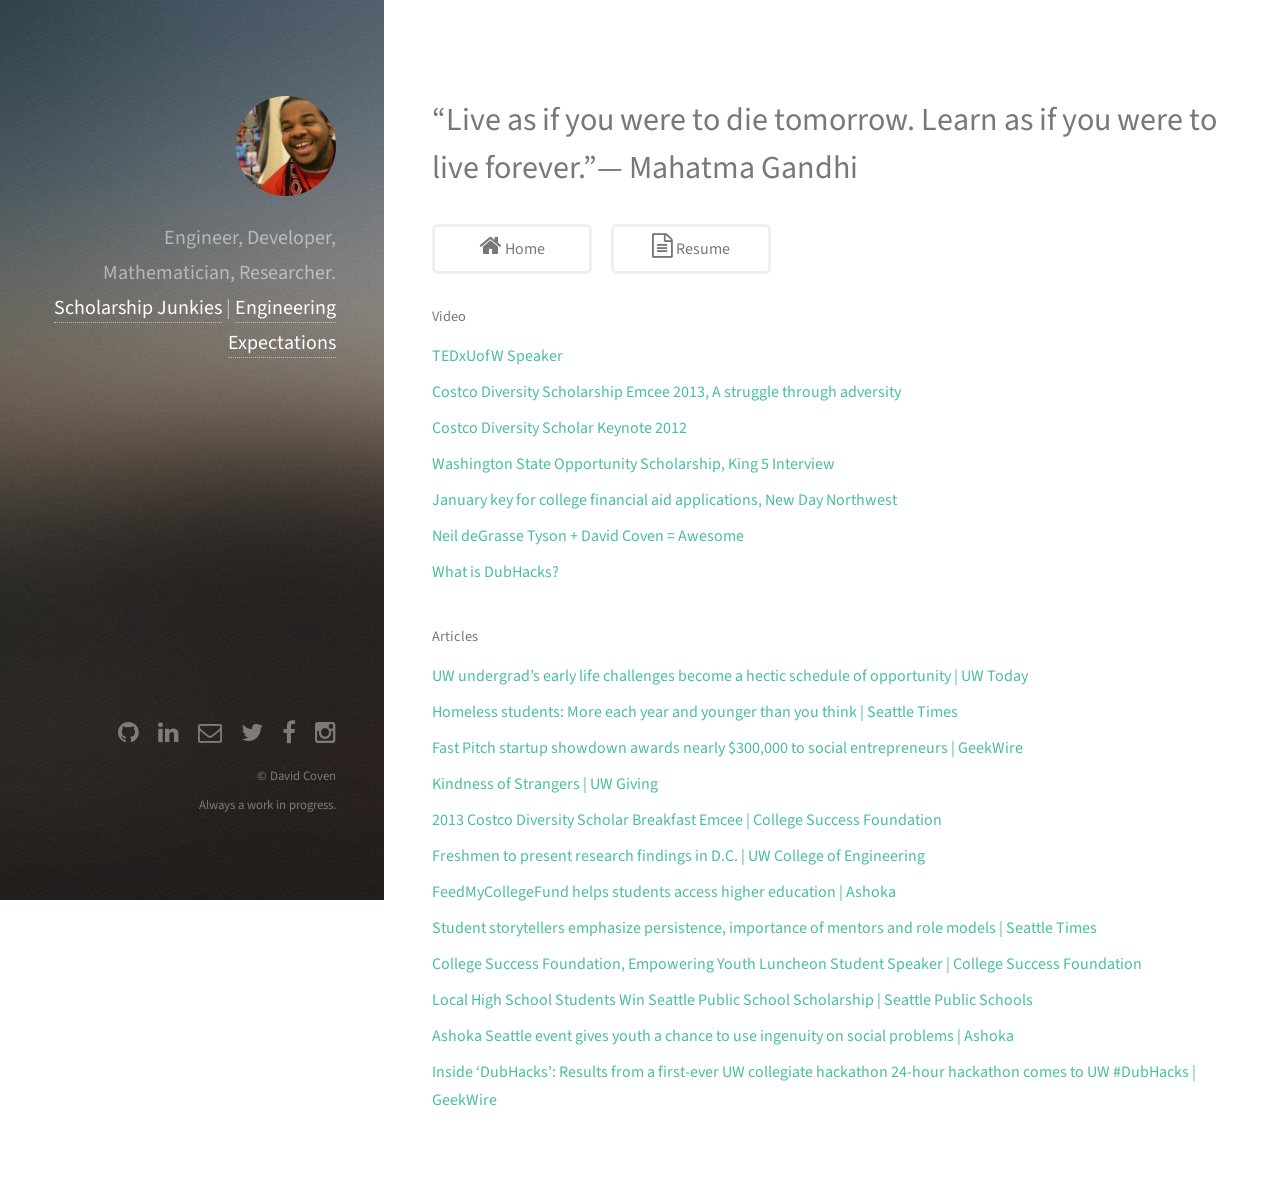
==== media.html @ 449428b4 "refresh ERRYTHANG" ====
<!DOCTYPE HTML>

<html>
	<head>
		<title>David Coven</title>
		<meta http-equiv="content-type" content="text/html; charset=utf-8" />
		<meta name="description" content="David Coven" />
		<meta name="keywords" content="David Coven" />
		<!--[if lte IE 8]><script src="css/ie/html5shiv.js"></script><![endif]-->
		<script src="js/jquery.min.js"></script>
		<script src="js/skel.min.js"></script>
		<script src="js/init.js"></script>
		<noscript>
			<link rel="stylesheet" href="css/skel.css" />
			<link rel="stylesheet" href="css/style.css" />
			<link rel="stylesheet" href="css/style-xlarge.css" />
		</noscript>
		<!--[if lte IE 8]><link rel="stylesheet" href="css/ie/v8.css" /><![endif]-->
	</head>
	<body id="top">

		<!-- Header -->
			<header id="header">
				<a href="#" class="image avatar"><img src="images/avatar.jpg" alt="" /></a>
                <h1><strong></strong>Engineer, Developer, Mathematician, Researcher. <br>
                    <a href="http://www.scholarshipjunkies.org" target="_blank"><strong>Scholarship Junkies</strong></a> | <a href="http://www.engx.co" target="_blank"><strong>Engineering Expectations</strong></a>
                
                </h1>
			</header>

		<!-- Main -->
			<div id="main">
		
				<!-- One -->
					<section id="one">
						<header class="major">
							<h2>“Live as if you were to die tomorrow. Learn as if you were to live forever.”― <b>Mahatma Gandhi</b></h2> 
<!--                            <h2>“If something is important enough you should try even if the probable outcome is failure.”<br> ― <b>Elon Musk</b></h2>-->
                            
						</header>
						<ul class="actions">
							<li><a href="index.html" class="button"><i class ="fa fa-home yo"></i> Home</a></li>
                            <li><a href="resume.html" target="_blank" class="button"><i class ="fa fa-file-text-o yo"></i> Resume</a></li>
						</ul>
					</section>
                
                <h5>Video</h5>
                    <ul class="alt">
                        <a href="https://www.youtube.com/watch?v=sspAUkoBnGk" target="_blank" ><li>TEDxUofW Speaker</li></a>
                        <a href="https://www.youtube.com/watch?v=rfp2d214LsI" target="_blank" ><li>Costco Diversity Scholarship Emcee 2013, A struggle through adversity</li></a>
                        <a href="https://www.youtube.com/watch?v=n1w2owODikc" target="_blank" ><li>Costco Diversity Scholar Keynote 2012</li></a>
                        <a href="http://www.king5.com/story/local/2014/11/26/13257468/" target="_blank" ><li>Washington State Opportunity Scholarship, King 5 Interview </li></a>
                        <a href="http://www.king5.com/story/local/2015/01/05/13049386/" target="_blank" ><li>January key for college financial aid applications, New Day Northwest </li></a>
                        <a href="https://www.youtube.com/watch?v=NWK0zt36bKw" target="_blank" ><li>Neil deGrasse Tyson + David Coven = Awesome</li></a>
                        <a href="https://www.youtube.com/watch?v=FINUJ7nAKbc" target="_blank" ><li>What is DubHacks? </li></a>
                    </ul>
                <h5>Articles</h5>
                    <ul class="alt">
                        <a href="http://www.washington.edu/news/2014/11/20/uw-undergrads-early-life-challenges-become-a-hectic-schedule-of-opportunity/" target="_blank" ><li>UW undergrad’s early life challenges become a hectic schedule of opportunity | UW Today</li></a>
                        <a href="http://blogs.seattletimes.com/educationlab/2014/12/23/homeless-youth-report-david-coven-mockingbird/" target="_blank" ><li>Homeless students: More each year and younger than you think | Seattle Times</li></a>
                        <a href="http://www.geekwire.com/2014/fast-pitch-startup-showdown-awards-nearly-300000-social-entrepreneurs/" target="_blank" ><li>Fast Pitch startup showdown awards nearly $300,000 to social entrepreneurs | GeekWire </li></a>
                        <a href="https://www.washington.edu/giving/2013/05/06/kindness-of-strangers/" target="_blank" ><li>Kindness of Strangers | UW Giving</li></a>
                        <a href="http://www.collegesuccessfoundation.org/new-website/wa/meet-csf/events/wa/2013-costco-breakfast" target="_blank" ><li>2013 Costco Diversity Scholar Breakfast Emcee | College Success Foundation</li></a>
                        <a href="http://www.engr.washington.edu/curr_students/efri-students.html" target="_blank" ><li>Freshmen to present research findings in D.C. | UW College of Engineering</li></a>
                        <a href="http://www.ashokaseattle.org/2012/feed-my-college-fund-helps-students-access-higher-education/" target="_blank" ><li>FeedMyCollegeFund helps students access higher education | Ashoka</li></a>
                        <a href="http://blogs.seattletimes.com/educationlab/2014/11/16/student-storytellers-emphasize-persistence-importance-of-mentors-and-role-models/" target="_blank" ><li>Student storytellers emphasize persistence, importance of mentors and role models | Seattle Times</li></a>
                        <a href="http://www.collegesuccessfoundation.org/wa/empowering-youth-seattle-highlights" target="_blank" ><li>College Success Foundation, Empowering Youth Luncheon Student Speaker | College Success Foundation</li></a>
                        <a href="http://www.komonews.com/communities/lakecity/196094291.html" target="_blank" ><li>Local High School Students Win Seattle Public School Scholarship | Seattle Public Schools</li></a>
                        <a href="http://www.bizjournals.com/seattle/news/2012/05/30/ashoka-seattle-holds-latest-youth.html" target="_blank" ><li>Ashoka Seattle event gives youth a chance to use ingenuity on social problems | Ashoka</li></a>
                        <a href="http://www.geekwire.com/2014/inside-dubhacks-uw-hosts-inaugural-collegiate-hackathon/?utm_source=feedburner&utm_medium=feed&utm_campaign=Feed%253A+geekwire+(GeekWire)" target="_blank" ><li>Inside ‘DubHacks’: Results from a first-ever UW collegiate hackathon 24-hour hackathon comes to UW #DubHacks | GeekWire</li></a>
                    </ul>
                
				
				<!-- Two -->

<!--
					<section id="two">
						<h2>Recent Work</h2>
						<div class="row">
                             <article class="6u 12u$(3) work-item">
								<a href="https://grabcad.com/david.coven-1" class="image fit thumb" target="_blank"><img src="images/projects/solidworks.png" alt="recommendr-pic" /></a>
								<h3>Solidworks</h3>
								<p>Week by week modeling projects in varying complexity. From a metronome to a school bus. Currently working on an AudiR8, then hopefully a Tesla Model D </p>
							</article>
                            <article class="6u 12u$(3) work-item">
								<a href="http://frontrow-mrcoven94.c9.io" class="image fit thumb" target="_blank"><img src="images/projects/front-row.png" alt="recommendr-pic" /></a>
								<h3>Front Row</h3>
								<p>A full scale Ruby on Rails, web app built for seamless note taking &amp; storage. <br><br><br> </p>
							</article>
							<article class="6u 12u$(3) work-item">
								<a href="http://recommend-mrcoven94.c9.io" class="image fit thumb" target="_blank"><img src="images/projects/recommendr.png" alt="recommendr-pic" /></a>
								<h3>RecommendR</h3>
								<p>My first crack at Ruby on Rails. A multi-purpose web app to host recommendations of movies/tv-shows I should watch, books I should read, and projects I should work on, curated by my friends and the internet community. </p>
							</article>
							<article class="6u$ 12u$(3) work-item">
								<a href="http://scholarshipjunkies.org" class="image fit thumb" target="_blank"><img src="images/projects/sj.jpg" alt="sj-pic" /></a>
								<h3>Scholarship Junkies</h3>
								<p>The non-profit I'm running is in need of a makeover. I'm working on the UX, and the custom Ruby on Rails system architecture. I have the fun pleasure of thinking about scalability, and the logic to make the beast work.</p>
							</article>
							<article class="6u 12u$(3) work-item">
								<a href="https://github.com/HackerCollective/resources" class="image fit thumb" target="_blank"><img src="images/projects/hacker-collective.png" alt="hc-pic" /></a>
								<h3>Hacker Collective</h3>
								<p>GitHub repo with 100+ stars built to provide better guides and walk-throughs for learning almost anything. From scholarship information &amp; business, to the nitty gritty details of web development &amp; object oriented programming.</p>
							</article>
							<article class="6u$ 12u$(3) work-item">
								<a href="http://engx.co/opendoors/dash" class="image fit thumb" target="_blank"><img src="images/projects/opendoors.png" alt="open-doors-pic" /></a>
								<h3>Based Mathematician</h3>
								<p>I love teaching. I've taught algebra I, algebra II, differentiation and integral calculus, and differential equations.</p>
							</article>
                            <article class="6u$ 12u$(3) work-item">
								<a href="http://davidcoven.me/math/e/" class="image fit thumb" target="_blank"><img src="images/projects/opendoors.png" alt="open-doors-pic" /></a>
								<h3>Open Doors</h3>
								<p>Open doors is a multi-purpose platform to help students get into their majors, internships, research, and more involved on campus.</p>
							</article>
						</div>
					</section>
					
-->

				<!-- Three -->
<!--
					<section id="three">
						<h2>Get In Touch</h2>
						<p>Accumsan pellentesque commodo blandit enim arcu non at amet id arcu magna. Accumsan orci faucibus id eu lorem semper nunc nisi lorem vulputate lorem neque lorem ipsum dolor.</p>
-->
<!--
						<div class="row">
							<div class="8u 12u$(2)">
								<form method="post" action="#">
									<div class="row uniform 50%">
										<div class="6u 12u$(3)"><input type="text" name="name" id="name" placeholder="Name" /></div>
										<div class="6u$ 12u$(3)"><input type="email" name="email" id="email" placeholder="Email" /></div>
										<div class="12u$"><textarea name="message" id="message" placeholder="Message" rows="4"></textarea></div>
									</div>
								</form>
								<ul class="actions">
									<li><input type="submit" value="Send Message" /></li>
								</ul>
							</div>
							<div class="4u$ 12u$(2)">
								<ul class="labeled-icons">
									<li>
										<h3 class="icon fa-home"><span class="label">Address</span></h3>
										1234 Somewhere Rd.<br />
										Nashville, TN 00000<br />
										United States
									</li>
									<li>
										<h3 class="icon fa-mobile"><span class="label">Phone</span></h3>
										000-000-0000
									</li>
									<li>
										<h3 class="icon fa-envelope-o"><span class="label">Email</span></h3>
										<a href="#">hello@untitled.tld</a>
									</li>
								</ul>
							</div>
						</div>
-->
<!--					</section>-->

				<!-- Four -->
	<!--			
					<section id="four">
						<h2>Elements</h2>

						<section>
							<h4>Text</h4>
							<p>This is <b>bold</b> and this is <strong>strong</strong>. This is <i>italic</i> and this is <em>emphasized</em>.
							This is <sup>superscript</sup> text and this is <sub>subscript</sub> text.
							This is <u>underlined</u> and this is code: <code>for (;;) { ... }</code>. Finally, <a href="#">this is a link</a>.</p>
							<hr />
							<header>
								<h4>Heading with a Subtitle</h4>
								<p>Lorem ipsum dolor sit amet nullam id egestas urna aliquam</p>
							</header>
							<p>Nunc lacinia ante nunc ac lobortis. Interdum adipiscing gravida odio porttitor sem non mi integer non faucibus ornare mi ut ante amet placerat aliquet. Volutpat eu sed ante lacinia sapien lorem accumsan varius montes viverra nibh in adipiscing blandit tempus accumsan.</p>
							<header>
								<h5>Heading with a Subtitle</h5>
								<p>Lorem ipsum dolor sit amet nullam id egestas urna aliquam</p>
							</header>
							<p>Nunc lacinia ante nunc ac lobortis. Interdum adipiscing gravida odio porttitor sem non mi integer non faucibus ornare mi ut ante amet placerat aliquet. Volutpat eu sed ante lacinia sapien lorem accumsan varius montes viverra nibh in adipiscing blandit tempus accumsan.</p>
							<hr />
							<h2>Heading Level 2</h2>
							<h3>Heading Level 3</h3>
							<h4>Heading Level 4</h4>
							<h5>Heading Level 5</h5>
							<h6>Heading Level 6</h6>
							<hr />
							<h5>Blockquote</h5>
							<blockquote>Fringilla nisl. Donec accumsan interdum nisi, quis tincidunt felis sagittis eget tempus euismod. Vestibulum ante ipsum primis in faucibus vestibulum. Blandit adipiscing eu felis iaculis volutpat ac adipiscing accumsan faucibus. Vestibulum ante ipsum primis in faucibus lorem ipsum dolor sit amet nullam adipiscing eu felis.</blockquote>
							<h5>Preformatted</h5>
							<pre><code>i = 0;

while (!deck.isInOrder()) {
print 'Iteration ' + i;
deck.shuffle();
i++;
}

print 'It took ' + i + ' iterations to sort the deck.';</code></pre>
						</section>

						<section>
							<h4>Lists</h4>
							<div class="row">
								<div class="6u 12u$(3)">
									<h5>Unordered</h5>
									<ul>
										<li>Dolor pulvinar etiam magna etiam.</li>
										<li>Sagittis adipiscing lorem eleifend.</li>
										<li>Felis enim feugiat dolore viverra.</li>
									</ul>
									<h5>Alternate</h5>
									<ul class="alt">
										<li>Dolor pulvinar etiam magna etiam.</li>
										<li>Sagittis adipiscing lorem eleifend.</li>
										<li>Felis enim feugiat dolore viverra.</li>
									</ul>
								</div>
								<div class="6u$ 12u$(3)">
									<h5>Ordered</h5>
									<ol>
										<li>Dolor pulvinar etiam magna etiam.</li>
										<li>Etiam vel felis at lorem sed viverra.</li>
										<li>Felis enim feugiat dolore viverra.</li>
										<li>Dolor pulvinar etiam magna etiam.</li>
										<li>Etiam vel felis at lorem sed viverra.</li>
										<li>Felis enim feugiat dolore viverra.</li>
									</ol>
									<h5>Icons</h5>
									<ul class="icons">
										<li><a href="#" class="icon fa-twitter"><span class="label">Twitter</span></a></li>
										<li><a href="#" class="icon fa-facebook"><span class="label">Facebook</span></a></li>
										<li><a href="#" class="icon fa-instagram"><span class="label">Instagram</span></a></li>
										<li><a href="#" class="icon fa-github"><span class="label">Github</span></a></li>
										<li><a href="#" class="icon fa-dribbble"><span class="label">Dribbble</span></a></li>
										<li><a href="#" class="icon fa-tumblr"><span class="label">Tumblr</span></a></li>
									</ul>
								</div>
							</div>
							<h5>Actions</h5>
							<ul class="actions">
								<li><a href="#" class="button special">Default</a></li>
								<li><a href="#" class="button">Default</a></li>
							</ul>
							<ul class="actions small">
								<li><a href="#" class="button special small">Small</a></li>
								<li><a href="#" class="button small">Small</a></li>
							</ul>
							<div class="row">
								<div class="6u 12u$(2)">
									<ul class="actions vertical">
										<li><a href="#" class="button special">Default</a></li>
										<li><a href="#" class="button">Default</a></li>
									</ul>
								</div>
								<div class="6u$ 12u$(2)">
									<ul class="actions vertical small">
										<li><a href="#" class="button special small">Small</a></li>
										<li><a href="#" class="button small">Small</a></li>
									</ul>
								</div>
								<div class="6u 12u$(2)">
									<ul class="actions vertical">
										<li><a href="#" class="button special fit">Default</a></li>
										<li><a href="#" class="button fit">Default</a></li>
									</ul>
								</div>
								<div class="6u$ 12u$(2)">
									<ul class="actions vertical small">
										<li><a href="#" class="button special small fit">Small</a></li>
										<li><a href="#" class="button small fit">Small</a></li>
									</ul>
								</div>
							</div>
						</section>

						<section>
							<h4>Table</h4>
							<h5>Default</h5>
							<div class="table-wrapper">
								<table>
									<thead>
										<tr>
											<th>Name</th>
											<th>Description</th>
											<th>Price</th>
										</tr>
									</thead>
									<tbody>
										<tr>
											<td>Item One</td>
											<td>Ante turpis integer aliquet porttitor.</td>
											<td>29.99</td>
										</tr>
										<tr>
											<td>Item Two</td>
											<td>Vis ac commodo adipiscing arcu aliquet.</td>
											<td>19.99</td>
										</tr>
										<tr>
											<td>Item Three</td>
											<td> Morbi faucibus arcu accumsan lorem.</td>
											<td>29.99</td>
										</tr>
										<tr>
											<td>Item Four</td>
											<td>Vitae integer tempus condimentum.</td>
											<td>19.99</td>
										</tr>
										<tr>
											<td>Item Five</td>
											<td>Ante turpis integer aliquet porttitor.</td>
											<td>29.99</td>
										</tr>
									</tbody>
									<tfoot>
										<tr>
											<td colspan="2"></td>
											<td>100.00</td>
										</tr>
									</tfoot>
								</table>
							</div>
							
							<h5>Alternate</h5>
							<div class="table-wrapper">
								<table class="alt">
									<thead>
										<tr>
											<th>Name</th>
											<th>Description</th>
											<th>Price</th>
										</tr>
									</thead>
									<tbody>
										<tr>
											<td>Item One</td>
											<td>Ante turpis integer aliquet porttitor.</td>
											<td>29.99</td>
										</tr>
										<tr>
											<td>Item Two</td>
											<td>Vis ac commodo adipiscing arcu aliquet.</td>
											<td>19.99</td>
										</tr>
										<tr>
											<td>Item Three</td>
											<td> Morbi faucibus arcu accumsan lorem.</td>
											<td>29.99</td>
										</tr>
										<tr>
											<td>Item Four</td>
											<td>Vitae integer tempus condimentum.</td>
											<td>19.99</td>
										</tr>
										<tr>
											<td>Item Five</td>
											<td>Ante turpis integer aliquet porttitor.</td>
											<td>29.99</td>
										</tr>
									</tbody>
									<tfoot>
										<tr>
											<td colspan="2"></td>
											<td>100.00</td>
										</tr>
									</tfoot>
								</table>
							</div>
						</section>

						<section>
							<h4>Buttons</h4>
							<ul class="actions">
								<li><a href="#" class="button special">Special</a></li>
								<li><a href="#" class="button">Default</a></li>
							</ul>
							<ul class="actions">
								<li><a href="#" class="button big">Big</a></li>
								<li><a href="#" class="button">Default</a></li>
								<li><a href="#" class="button small">Small</a></li>
							</ul>
							<ul class="actions fit">
								<li><a href="#" class="button special fit">Fit</a></li>
								<li><a href="#" class="button fit">Fit</a></li>
							</ul>
							<ul class="actions fit small">
								<li><a href="#" class="button special fit small">Fit + Small</a></li>
								<li><a href="#" class="button fit small">Fit + Small</a></li>
							</ul>
							<ul class="actions">
								<li><a href="#" class="button special icon fa-download">Icon</a></li>
								<li><a href="#" class="button icon fa-download">Icon</a></li>
							</ul>
							<ul class="actions">
								<li><span class="button special disabled">Special</span></li>
								<li><span class="button disabled">Default</span></li>
							</ul>
						</section>

						<section>
							<h4>Form</h4>
							<form method="post" action="#">
								<div class="row uniform 50%">
									<div class="6u 12u$(3)">
										<input type="text" name="demo-name" id="demo-name" value="" placeholder="Name" />
									</div>
									<div class="6u$ 12u$(3)">
										<input type="email" name="demo-email" id="demo-email" value="" placeholder="Email" />
									</div>
									<div class="12u$">
										<div class="select-wrapper">
											<select name="demo-category" id="demo-category">
												<option value="">- Category -</option>
												<option value="1">Manufacturing</option>
												<option value="1">Shipping</option>
												<option value="1">Administration</option>
												<option value="1">Human Resources</option>
											</select>
										</div>
									</div>
									<div class="4u 12u$(2)">
										<input type="radio" id="demo-priority-low" name="demo-priority" checked>
										<label for="demo-priority-low">Low Priority</label>
									</div>
									<div class="4u 12u$(2)">
										<input type="radio" id="demo-priority-normal" name="demo-priority">
										<label for="demo-priority-normal">Normal Priority</label>
									</div>
									<div class="4u$ 12u(2)">
										<input type="radio" id="demo-priority-high" name="demo-priority">
										<label for="demo-priority-high">High Priority</label>
									</div>
									<div class="6u 12u$(2)">
										<input type="checkbox" id="demo-copy" name="demo-copy">
										<label for="demo-copy">Email me a copy of this message</label>
									</div>
									<div class="6u$ 12u$(2)">
										<input type="checkbox" id="demo-human" name="demo-human" checked>
										<label for="demo-human">I am a human and not a robot</label>
									</div>
									<div class="12u$">
										<textarea name="demo-message" id="demo-message" placeholder="Enter your message" rows="6"></textarea>
									</div>
									<div class="12u$">
										<ul class="actions">
											<li><input type="submit" value="Send Message" class="special" /></li>
											<li><input type="reset" value="Reset" /></li>
										</ul>
									</div>
								</div>
							</form>
						</section>

						<section>
							<h4>Image</h4>
							<h5>Fit</h5>
							<div class="box alt">
								<div class="row 50% uniform">
									<div class="12u$"><span class="image fit"><img src="images/fulls/05.jpg" alt="" /></span></div>
									<div class="4u"><span class="image fit"><a href="http://frontrow-mrcoven94.c9.io/"><img src="images/thumbs/01.jpg" alt="" /></a></span></div>
									<div class="4u"><span class="image fit"><img src="images/thumbs/02.jpg" alt="" /></span></div>
									<div class="4u$"><span class="image fit"><img src="images/thumbs/03.jpg" alt="" /></span></div>
									<div class="4u"><span class="image fit"><img src="images/thumbs/04.jpg" alt="" /></span></div>
									<div class="4u"><span class="image fit"><img src="images/thumbs/05.jpg" alt="" /></span></div>
									<div class="4u$"><span class="image fit"><img src="images/thumbs/06.jpg" alt="" /></span></div>
									<div class="4u"><span class="image fit"><img src="images/thumbs/03.jpg" alt="" /></span></div>
									<div class="4u"><span class="image fit"><img src="images/thumbs/02.jpg" alt="" /></span></div>
									<div class="4u$"><span class="image fit"><img src="images/thumbs/01.jpg" alt="" /></span></div>
								</div>
							</div>
							<h5>Left &amp; Right</h5>
							<p><span class="image left"><img src="images/avatar.jpg" alt="" /></span>Fringilla nisl. Donec accumsan interdum nisi, quis tincidunt felis sagittis eget. tempus euismod. Vestibulum ante ipsum primis in faucibus vestibulum. Blandit adipiscing eu felis iaculis volutpat ac adipiscing accumsan eu faucibus. Integer ac pellentesque praesent tincidunt felis sagittis eget. tempus euismod. Vestibulum ante ipsum primis in faucibus vestibulum. Blandit adipiscing eu felis iaculis volutpat ac adipiscing accumsan eu faucibus. Integer ac pellentesque praesent. Donec accumsan interdum nisi, quis tincidunt felis sagittis eget. tempus euismod. Vestibulum ante ipsum primis in faucibus vestibulum. Blandit adipiscing eu felis iaculis volutpat ac adipiscing accumsan eu faucibus. Integer ac pellentesque praesent tincidunt felis sagittis eget. tempus euismod. Vestibulum ante ipsum primis in faucibus vestibulum. Blandit adipiscing eu felis iaculis volutpat ac adipiscing accumsan eu faucibus. Integer ac pellentesque praesent.</p>
							<p><span class="image right"><img src="images/avatar.jpg" alt="" /></span>Fringilla nisl. Donec accumsan interdum nisi, quis tincidunt felis sagittis eget. tempus euismod. Vestibulum ante ipsum primis in faucibus vestibulum. Blandit adipiscing eu felis iaculis volutpat ac adipiscing accumsan eu faucibus. Integer ac pellentesque praesent tincidunt felis sagittis eget. tempus euismod. Vestibulum ante ipsum primis in faucibus vestibulum. Blandit adipiscing eu felis iaculis volutpat ac adipiscing accumsan eu faucibus. Integer ac pellentesque praesent. Donec accumsan interdum nisi, quis tincidunt felis sagittis eget. tempus euismod. Vestibulum ante ipsum primis in faucibus vestibulum. Blandit adipiscing eu felis iaculis volutpat ac adipiscing accumsan eu faucibus. Integer ac pellentesque praesent tincidunt felis sagittis eget. tempus euismod. Vestibulum ante ipsum primis in faucibus vestibulum. Blandit adipiscing eu felis iaculis volutpat ac adipiscing accumsan eu faucibus. Integer ac pellentesque praesent.</p>
						</section>

					</section>
				-->

			</div>
			
		<!-- Footer -->
			<footer id="footer">
				<ul class="icons">
                    <li><a href="http://www.github.com/mrcoven94" target="_blank" class="icon fa-github"><span class="label">Github</span></a></li>
                    <li><a href="http://www.linkedin.com/in/coven" target="_blank" class="icon fa-linkedin"><span class="label">Linkedin</span></a></li>
                    <li><a href="mailto:coven@uw.edu?subject=Yo&body=Hi, Lets Chat!" target="_blank" class="icon fa-envelope-o"><span class="label">Email</span></a></li>
					<li><a href="http://www.twitter.com/mrcovennnnn" target="_blank" class="icon fa-twitter"><span class="label">Twitter</span></a></li>
					<li><a href="http://www.facebook.com/themrcoven" target="_blank" class="icon fa-facebook"><span class="label">Facebook</span></a></li>
                    <li><a href="http://instagram.com/mrcoven" target="_blank" class="icon fa-instagram"><span class="label">Instagram</span></a></li>
				</ul>
				<ul class="copyright">
					<li>&copy; David Coven </li><li>Always a work in progress.</li>
				</ul>
			</footer>

	</body>
</html>
---- css/skel.css ----
/* Resets (http://meyerweb.com/eric/tools/css/reset/ | v2.0 | 20110126 | License: none (public domain)) */

	html,body,div,span,applet,object,iframe,h1,h2,h3,h4,h5,h6,p,blockquote,pre,a,abbr,acronym,address,big,cite,code,del,dfn,em,img,ins,kbd,q,s,samp,small,strike,strong,sub,sup,tt,var,b,u,i,center,dl,dt,dd,ol,ul,li,fieldset,form,label,legend,table,caption,tbody,tfoot,thead,tr,th,td,article,aside,canvas,details,embed,figure,figcaption,footer,header,hgroup,menu,nav,output,ruby,section,summary,time,mark,audio,video{margin:0;padding:0;border:0;font-size:100%;font:inherit;vertical-align:baseline;}article,aside,details,figcaption,figure,footer,header,hgroup,menu,nav,section{display:block;}body{line-height:1;}ol,ul{list-style:none;}blockquote,q{quotes:none;}blockquote:before,blockquote:after,q:before,q:after{content:'';content:none;}table{border-collapse:collapse;border-spacing:0;}body{-webkit-text-size-adjust:none}

/* Box Model */

	*, *:before, *:after {
		-moz-box-sizing: border-box;
		-webkit-box-sizing: border-box;
		box-sizing: border-box;
	}

/* Container */

	body {
		/* min-width: (containers) */
		min-width: 100%;
	}

	.container {
		margin-left: auto;
		margin-right: auto;
		
		/* width: (containers) */
		width: 100%;
	}

	/* Modifiers */

		/* 125% */
			.container.\31 25\25 {
				width: 100%;
				
				/* max-width: (containers * 1.25) */
				max-width: 125%;

				/* min-width: (containers) */
				min-width: 100%;
			}

		/* 75% */
			.container.\37 5\25 {
				
				/* width: (containers * 0.75) */
				width: 75%;

			}

		/* 50% */
			.container.\35 0\25 {
				
				/* width: (containers * 0.50) */
				width: 50%;

			}

		/* 25% */
			.container.\32 5\25 {
				
				/* width: (containers * 0.25) */
				width: 25%;

			}

/* Grid */

	.row > * {
		float: left;
	}
	
	.row:after, .row:before {
		content: '';
		display: block;
		clear: both;
		height: 0;
	}
	
	.row.uniform > * > :first-child {
		margin-top: 0;
	}
	
	.row.uniform > * > :last-child {
		margin-bottom: 0;
	}

	/* Gutters */

		/* Normal */
		
			.row > * {
				/* padding: (gutters.horizontal) 0 0 (gutters.vertical) */
				padding: 0 0 0 2.5em;
			}

			.row {
				/* margin: -(gutters.horizontal) 0 0 -(gutters.vertical) */
				margin: 0 0 0 -2.5em;
			}
			
			.row.uniform > * {
				/* padding: (gutters.vertical) 0 0 (gutters.vertical) */
				padding: 2.5em 0 0 2.5em;
			}

			.row.uniform {
				/* margin: -(gutters.vertical) 0 0 -(gutters.vertical) */
				margin: -2.5em 0 0 -2.5em;
			}
			
		/* 200% */
		
			.row.\32 00\25 > * {
				/* padding: (gutters.horizontal) 0 0 (gutters.vertical) */
				padding: 0 0 0 5em;
			}

			.row.\32 00\25 {
				/* margin: -(gutters.horizontal) 0 0 -(gutters.vertical) */
				margin: 0 0 0 -5em;
			}

			.row.uniform.\32 00\25 > * {
				/* padding: (gutters.vertical) 0 0 (gutters.vertical) */
				padding: 5em 0 0 5em;
			}

			.row.uniform.\32 00\25 {
				/* margin: -(gutters.vertical) 0 0 -(gutters.vertical) */
				margin: -5em 0 0 -5em;
			}

		/* 150% */
		
			.row.\31 50\25 > * {
				/* padding: (gutters.horizontal) 0 0 (gutters.vertical) */
				padding: 0 0 0 3.75em;
			}

			.row.\31 50\25 {
				/* margin: -(gutters.horizontal) 0 0 -(gutters.vertical) */
				margin: 0 0 0 -3.75em;
			}

			.row.uniform.\31 50\25 > * {
				/* padding: (gutters.vertical) 0 0 (gutters.vertical) */
				padding: 3.75em 0 0 3.75em;
			}

			.row.uniform.\31 50\25 {
				/* margin: -(gutters.vertical) 0 0 -(gutters.vertical) */
				margin: -3.75em 0 0 -3.75em;
			}

		/* 50% */
		
			.row.\35 0\25 > * {
				/* padding: (gutters.horizontal) 0 0 (gutters.vertical) */
				padding: 0 0 0 1.25em;
			}

			.row.\35 0\25 {
				/* margin: -(gutters.horizontal) 0 0 -(gutters.vertical) */
				margin: 0 0 0 -1.25em;
			}

			.row.uniform.\35 0\25 > * {
				/* padding: (gutters.vertical) 0 0 (gutters.vertical) */
				padding: 1.25em 0 0 1.25em;
			}

			.row.uniform.\35 0\25 {
				/* margin: -(gutters.vertical) 0 0 -(gutters.vertical) */
				margin: -1.25em 0 0 -1.25em;
			}

		/* 25% */
		
			.row.\32 5\25 > * {
				/* padding: (gutters.horizontal) 0 0 (gutters.vertical) */
				padding: 0 0 0 0.625em;
			}

			.row.\32 5\25 {
				/* margin: -(gutters.horizontal) 0 0 -(gutters.vertical) */
				margin: 0 0 0 -0.625em;
			}

			.row.uniform.\32 5\25 > * {
				/* padding: (gutters.vertical) 0 0 (gutters.vertical) */
				padding: 0.625em 0 0 0.625em;
			}

			.row.uniform.\32 5\25 {
				/* margin: -(gutters.vertical) 0 0 -(gutters.vertical) */
				margin: -0.625em 0 0 -0.625em;
			}

		/* 0% */
		
			.row.\30 \25 > * {
				/* padding: (gutters.horizontal) 0 0 (gutters.vertical) */
				padding: 0;
			}

			.row.\30 \25 {
				/* margin: -(gutters.horizontal) 0 0 -(gutters.vertical) */
				margin: 0;
			}

	/* Cells */

		.\31 2u, .\31 2u\24, .\31 2u\28 1\29, .\31 2u\24\28 1\29 { width: 100%; clear: none; }
		.\31 1u, .\31 1u\24, .\31 1u\28 1\29, .\31 1u\24\28 1\29 { width: 91.6666666667%; clear: none; }
		.\31 0u, .\31 0u\24, .\31 0u\28 1\29, .\31 0u\24\28 1\29 { width: 83.3333333333%; clear: none; }
		.\39 u, .\39 u\24, .\39 u\28 1\29, .\39 u\24\28 1\29 { width: 75%; clear: none; }
		.\38 u, .\38 u\24, .\38 u\28 1\29, .\38 u\24\28 1\29 { width: 66.6666666667%; clear: none; }
		.\37 u, .\37 u\24, .\37 u\28 1\29, .\37 u\24\28 1\29 { width: 58.3333333333%; clear: none; }
		.\36 u, .\36 u\24, .\36 u\28 1\29, .\36 u\24\28 1\29 { width: 50%; clear: none; }
		.\35 u, .\35 u\24, .\35 u\28 1\29, .\35 u\24\28 1\29 { width: 41.6666666667%; clear: none; }
		.\34 u, .\34 u\24, .\34 u\28 1\29, .\34 u\24\28 1\29 { width: 33.3333333333%; clear: none; }
		.\33 u, .\33 u\24, .\33 u\28 1\29, .\33 u\24\28 1\29 { width: 25%; clear: none; }
		.\32 u, .\32 u\24, .\32 u\28 1\29, .\32 u\24\28 1\29 { width: 16.6666666667%; clear: none; }
		.\31 u, .\31 u\24, .\31 u\28 1\29, .\31 u\24\28 1\29 { width: 8.3333333333%; clear: none; }

		.\31 2u\24 + *, .\31 2u\24\28 1\29 + *,
		.\31 1u\24 + *, .\31 1u\24\28 1\29 + *,
		.\31 0u\24 + *, .\31 0u\24\28 1\29 + *,
		.\39 u\24 + *, .\39 u\24\28 1\29 + *,
		.\38 u\24 + *, .\38 u\24\28 1\29 + *,
		.\37 u\24 + *, .\37 u\24\28 1\29 + *,
		.\36 u\24 + *, .\36 u\24\28 1\29 + *,
		.\35 u\24 + *, .\35 u\24\28 1\29 + *,
		.\34 u\24 + *, .\34 u\24\28 1\29 + *,
		.\33 u\24 + *, .\33 u\24\28 1\29 + *,
		.\32 u\24 + *, .\32 u\24\28 1\29 + *,
		.\31 u\24  + *,  .\31 u\24\28 1\29 + * {
			clear: left;
		}
			
		.\-11u { margin-left: 91.6666666667% }
		.\-10u { margin-left: 83.3333333333% }
		.\-9u { margin-left: 75% }
		.\-8u { margin-left: 66.6666666667% }
		.\-7u { margin-left: 58.3333333333% }
		.\-6u { margin-left: 50% }
		.\-5u { margin-left: 41.6666666667% }
		.\-4u { margin-left: 33.3333333333% }
		.\-3u { margin-left: 25% }
		.\-2u { margin-left: 16.6666666667% }
		.\-1u { margin-left: 8.3333333333% }
---- css/style.css ----
@import url(font-awesome.min.css);
@import url("http://fonts.googleapis.com/css?family=Source+Sans+Pro:400,400italic");

/*
	Strata by HTML5 UP
	html5up.net | @n33co
	Free for personal and commercial use under the CCA 3.0 license (html5up.net/license)
*/

/* Basic */

	body {
		background: #fff;
	}

		body.is-loading *, body.is-loading *:before, body.is-loading *:after {
			-moz-animation: none !important;
			-webkit-animation: none !important;
			-o-animation: none !important;
			-ms-animation: none !important;
			animation: none !important;
			-moz-transition: none !important;
			-webkit-transition: none !important;
			-o-transition: none !important;
			-ms-transition: none !important;
			transition: none !important;
		}

	body, input, select, textarea {
		color: #a2a2a2;
		font-family: "Source Sans Pro", Helvetica, sans-serif;
		font-size: 16pt;
		font-weight: 400;
		line-height: 1.75em;
	}

	a {
		-moz-transition: color 0.2s ease-in-out, border-color 0.2s ease-in-out;
		-webkit-transition: color 0.2s ease-in-out, border-color 0.2s ease-in-out;
		-o-transition: color 0.2s ease-in-out, border-color 0.2s ease-in-out;
		-ms-transition: color 0.2s ease-in-out, border-color 0.2s ease-in-out;
		transition: color 0.2s ease-in-out, border-color 0.2s ease-in-out;
		border-bottom: dotted 1px;
		color: #49bf9d;
		text-decoration: none;
	}

		a:hover {
			border-bottom-color: transparent;
			color: #49bf9d !important;
			text-decoration: none;
		}

	strong, b {
		color: #787878;
		font-weight: 400;
	}

	em, i {
		font-style: italic;
	}

	p {
		margin: 0 0 2em 0;
	}

	h1, h2, h3, h4, h5, h6 {
		color: #787878;
		font-weight: 400;
		line-height: 1em;
		margin: 0 0 1em 0;
	}

		h1 a, h2 a, h3 a, h4 a, h5 a, h6 a {
			color: inherit;
			text-decoration: none;
		}

	h1 {
		font-size: 2em;
		line-height: 1.5em;
	}

	h2 {
		font-size: 1.5em;
		line-height: 1.5em;
	}

	h3 {
		font-size: 1.25em;
		line-height: 1.5em;
	}

	h4 {
		font-size: 1.1em;
		line-height: 1.5em;
	}

	h5 {
		font-size: 0.9em;
		line-height: 1.5em;
	}

	h6 {
		font-size: 0.7em;
		line-height: 1.5em;
	}

	sub {
		font-size: 0.8em;
		position: relative;
		top: 0.5em;
	}

	sup {
		font-size: 0.8em;
		position: relative;
		top: -0.5em;
	}

	hr {
		border: 0;
		border-bottom: solid 2px #efefef;
		margin: 2em 0;
	}

		hr.major {
			margin: 3em 0;
		}

	blockquote {
		border-left: solid 6px #efefef;
		font-style: italic;
		margin: 0 0 2em 0;
		padding: 0.5em 0 0.5em 1.5em;
	}

	code {
		background: #f7f7f7;
		border-radius: 0.35em;
		border: solid 2px #efefef;
		font-family: "Courier New", monospace;
		font-size: 0.9em;
		margin: 0 0.25em;
		padding: 0.25em 0.65em;
	}

	pre {
		-webkit-overflow-scrolling: touch;
		font-family: "Courier New", monospace;
		font-size: 0.9em;
		margin: 0 0 2em 0;
	}

		pre code {
			display: block;
			line-height: 1.75em;
			padding: 1em 1.5em;
			overflow-x: auto;
		}

	.align-left {
		text-align: left;
	}

	.align-center {
		text-align: center;
	}

	.align-right {
		text-align: right;
	}

/* Section/Article */

	section.special, article.special {
		text-align: center;
	}

	header p {
		color: #b2b2b2;
		position: relative;
		margin: 0 0 1.5em 0;
	}

	header h2 + p {
		font-size: 1.25em;
		margin-top: -1em;
		line-height: 1.5em;
	}

	header h3 + p {
		font-size: 1.1em;
		margin-top: -0.8em;
		line-height: 1.5em;
	}

	header h4 + p,
	header h5 + p,
	header h6 + p {
		font-size: 0.9em;
		margin-top: -0.6em;
		line-height: 1.5em;
	}

	header.major h2 {
		font-size: 2em;
	}

/* Form */

	form {
		margin: 0 0 2em 0;
	}

	label {
		color: #787878;
		display: block;
		font-size: 0.9em;
		font-weight: 400;
		margin: 0 0 1em 0;
	}

	input[type="text"],
	input[type="password"],
	input[type="email"],
	select,
	textarea {
		-moz-appearance: none;
		-webkit-appearance: none;
		-o-appearance: none;
		-ms-appearance: none;
		appearance: none;
		background: #f7f7f7;
		border-radius: 0.35em;
		border: solid 2px transparent;
		color: inherit;
		display: block;
		outline: 0;
		padding: 0 0.75em;
		text-decoration: none;
		width: 100%;
	}

		input[type="text"]:invalid,
		input[type="password"]:invalid,
		input[type="email"]:invalid,
		select:invalid,
		textarea:invalid {
			box-shadow: none;
		}

		input[type="text"]:focus,
		input[type="password"]:focus,
		input[type="email"]:focus,
		select:focus,
		textarea:focus {
			border-color: #49bf9d;
		}

	.select-wrapper {
		text-decoration: none;
		display: block;
		position: relative;
	}

		.select-wrapper:before {
			-moz-osx-font-smoothing: grayscale;
			-webkit-font-smoothing: antialiased;
			font-family: FontAwesome;
			font-style: normal;
			font-weight: normal;
			text-transform: none !important;
		}

		.select-wrapper:before {
			color: #dfdfdf;
			content: '\f078';
			display: block;
			height: 2.75em;
			line-height: 2.75em;
			pointer-events: none;
			position: absolute;
			right: 0;
			text-align: center;
			top: 0;
			width: 2.75em;
		}

		.select-wrapper select::-ms-expand {
			display: none;
		}

	input[type="text"],
	input[type="password"],
	input[type="email"],
	select {
		height: 2.75em;
	}

	textarea {
		padding: 0.75em;
	}

	input[type="checkbox"],
	input[type="radio"] {
		-moz-appearance: none;
		-webkit-appearance: none;
		-o-appearance: none;
		-ms-appearance: none;
		appearance: none;
		display: block;
		float: left;
		margin-right: -2em;
		opacity: 0;
		width: 1em;
		z-index: -1;
	}

		input[type="checkbox"] + label,
		input[type="radio"] + label {
			text-decoration: none;
			color: #a2a2a2;
			cursor: pointer;
			display: inline-block;
			font-size: 1em;
			font-weight: 400;
			padding-left: 2.4em;
			padding-right: 0.75em;
			position: relative;
		}

			input[type="checkbox"] + label:before,
			input[type="radio"] + label:before {
				-moz-osx-font-smoothing: grayscale;
				-webkit-font-smoothing: antialiased;
				font-family: FontAwesome;
				font-style: normal;
				font-weight: normal;
				text-transform: none !important;
			}

			input[type="checkbox"] + label:before,
			input[type="radio"] + label:before {
				background: #f7f7f7;
				border-radius: 0.35em;
				border: solid 2px transparent;
				content: '';
				display: inline-block;
				height: 1.65em;
				left: 0;
				line-height: 1.58125em;
				position: absolute;
				text-align: center;
				top: 0;
				width: 1.65em;
			}

		input[type="checkbox"]:checked + label:before,
		input[type="radio"]:checked + label:before {
			background: #787878;
			border-color: #787878;
			color: #fff;
			content: '\f00c';
		}

		input[type="checkbox"]:focus + label:before,
		input[type="radio"]:focus + label:before {
			border-color: #49bf9d;
		}

	input[type="checkbox"] + label:before {
		border-radius: 0.35em;
	}

	input[type="radio"] + label:before {
		border-radius: 100%;
	}

	::-webkit-input-placeholder {
		color: #b2b2b2 !important;
		opacity: 1.0;
	}

	:-moz-placeholder {
		color: #b2b2b2 !important;
		opacity: 1.0;
	}

	::-moz-placeholder {
		color: #b2b2b2 !important;
		opacity: 1.0;
	}

	:-ms-input-placeholder {
		color: #b2b2b2 !important;
		opacity: 1.0;
	}

	.formerize-placeholder {
		color: #b2b2b2 !important;
		opacity: 1.0;
	}

/* Box */

	.box {
		border-radius: 0.35em;
		border: solid 2px #efefef;
		margin-bottom: 2em;
		padding: 1.5em;
	}

		.box > :last-child,
		.box > :last-child > :last-child,
		.box > :last-child > :last-child > :last-child {
			margin-bottom: 0;
		}

		.box.alt {
			border: 0;
			border-radius: 0;
			padding: 0;
		}

/* Icon */

	.icon {
		text-decoration: none;
		border-bottom: none;
		position: relative;
	}

		.icon:before {
			-moz-osx-font-smoothing: grayscale;
			-webkit-font-smoothing: antialiased;
			font-family: FontAwesome;
			font-style: normal;
			font-weight: normal;
			text-transform: none !important;
		}

		.icon > .label {
			display: none;
		}

/* Image */

	.image {
		border-radius: 0.35em;
		border: 0;
		display: inline-block;
		position: relative;
	}

		.image:before {
			-moz-transition: opacity 0.2s ease-in-out;
			-webkit-transition: opacity 0.2s ease-in-out;
			-o-transition: opacity 0.2s ease-in-out;
			-ms-transition: opacity 0.2s ease-in-out;
			transition: opacity 0.2s ease-in-out;
			background: url("images/overlay.png");
			border-radius: 0.35em;
			content: '';
			display: block;
			height: 100%;
			left: 0;
			opacity: 0.5;
			position: absolute;
			top: 0;
			width: 100%;
		}

		.image.thumb {
			text-align: center;
		}

			.image.thumb:after {
				-moz-transition: opacity 0.2s ease-in-out;
				-webkit-transition: opacity 0.2s ease-in-out;
				-o-transition: opacity 0.2s ease-in-out;
				-ms-transition: opacity 0.2s ease-in-out;
				transition: opacity 0.2s ease-in-out;
				border-radius: 0.35em;
				border: solid 3px rgba(255, 255, 255, 0.5);
				color: #fff;
				content: 'View';
				display: inline-block;
				font-size: 0.8em;
				font-weight: 400;
				left: 50%;
				line-height: 2.25em;
				margin: -1.25em 0 0 -3em;
				opacity: 0;
				padding: 0 1.5em;
				position: absolute;
				text-align: center;
				text-decoration: none;
				top: 50%;
				white-space: nowrap;
			}

			.image.thumb:hover:after {
				opacity: 1.0;
			}

			.image.thumb:hover:before {
				background: url("images/overlay.png"), url("images/overlay.png");
				opacity: 1.0;
			}

		.image img {
			border-radius: 0.35em;
			display: block;
		}

		.image.left {
			float: left;
			margin: 0 1.5em 1em 0;
			top: 0.25em;
		}

		.image.right {
			float: right;
			margin: 0 0 1em 1.5em;
			top: 0.25em;
		}

		.image.left, .image.right {
			max-width: 40%;
		}

			.image.left img, .image.right img {
				width: 100%;
			}

		.image.fit {
			display: block;
			margin: 0 0 2em 0;
			width: 100%;
		}

			.image.fit img {
				width: 100%;
			}

		.image.avatar {
			border-radius: 100%;
		}

			.image.avatar:before {
				display: none;
			}

			.image.avatar img {
				border-radius: 100%;
				width: 100%;
			}

/* List */

	ol {
		list-style: decimal;
		margin: 0 0 2em 0;
		padding-left: 1.25em;
	}

		ol li {
			padding-left: 0.25em;
		}

	ul {
		list-style: disc;
		margin: 0 0 2em 0;
		padding-left: 1em;
	}

		ul li {
			padding-left: 0.5em;
		}

		ul.alt {
			list-style: none;
			padding-left: 0;
		}

			ul.alt li {
				border-top: solid 2px #efefef;
				padding: 0.5em 0;
			}

				ul.alt li:first-child {
					border-top: 0;
					padding-top: 0;
				}

		ul.icons {
			cursor: default;
			list-style: none;
			padding-left: 0;
		}

			ul.icons li {
				display: inline-block;
				padding: 0 1em 0 0;
			}

				ul.icons li:last-child {
					padding-right: 0;
				}

				ul.icons li .icon:before {
					font-size: 1.5em;
				}

		ul.actions {
			cursor: default;
			list-style: none;
			padding-left: 0;
		}

			ul.actions li {
				display: inline-block;
				padding: 0 1em 0 0;
				vertical-align: middle;
			}

				ul.actions li:last-child {
					padding-right: 0;
				}

			ul.actions.small li {
				padding: 0 0.5em 0 0;
			}

			ul.actions.vertical li {
				display: block;
				padding: 1em 0 0 0;
			}

				ul.actions.vertical li:first-child {
					padding-top: 0;
				}

				ul.actions.vertical li > * {
					margin-bottom: 0;
				}

			ul.actions.vertical.small li {
				padding: 0.5em 0 0 0;
			}

				ul.actions.vertical.small li:first-child {
					padding-top: 0;
				}

			ul.actions.fit {
				display: table;
				margin-left: -1em;
				padding: 0;
				table-layout: fixed;
				width: calc(100% + 1em);
			}

				ul.actions.fit li {
					display: table-cell;
					padding: 0 0 0 1em;
				}

					ul.actions.fit li > * {
						margin-bottom: 0;
					}

				ul.actions.fit.small {
					margin-left: -0.5em;
					width: calc(100% + 0.5em);
				}

					ul.actions.fit.small li {
						padding: 0 0 0 0.5em;
					}

		ul.labeled-icons {
			list-style: none;
			padding: 0;
		}

			ul.labeled-icons li {
				line-height: 1.75em;
				margin: 1.5em 0 0 0;
				padding-left: 2.25em;
				position: relative;
			}

				ul.labeled-icons li:first-child {
					margin-top: 0;
				}

				ul.labeled-icons li a {
					color: inherit;
				}

				ul.labeled-icons li h3 {
					color: #b2b2b2;
					left: 0;
					position: absolute;
					text-align: center;
					top: 0;
					width: 1em;
				}

	dl {
		margin: 0 0 2em 0;
	}

/* Table */

	.table-wrapper {
		-webkit-overflow-scrolling: touch;
		overflow-x: auto;
	}

	table {
		margin: 0 0 2em 0;
		width: 100%;
	}

		table tbody tr {
			border: solid 1px #efefef;
			border-left: 0;
			border-right: 0;
		}

			table tbody tr:nth-child(2n + 1) {
				background-color: #f7f7f7;
			}

		table td {
			padding: 0.75em 0.75em;
		}

		table th {
			color: #787878;
			font-size: 0.9em;
			font-weight: 400;
			padding: 0 0.75em 0.75em 0.75em;
			text-align: left;
		}

		table thead {
			border-bottom: solid 2px #efefef;
		}

		table tfoot {
			border-top: solid 2px #efefef;
		}

		table.alt {
			border-collapse: separate;
		}

			table.alt tbody tr td {
				border: solid 2px #efefef;
				border-left-width: 0;
				border-top-width: 0;
			}

				table.alt tbody tr td:first-child {
					border-left-width: 2px;
				}

			table.alt tbody tr:first-child td {
				border-top-width: 2px;
			}

			table.alt thead {
				border-bottom: 0;
			}

			table.alt tfoot {
				border-top: 0;
			}

/* Button */

	input[type="submit"],
	input[type="reset"],
	input[type="button"],
	.button {
		-moz-appearance: none;
		-webkit-appearance: none;
		-o-appearance: none;
		-ms-appearance: none;
		appearance: none;
		-moz-transition: background-color 0.2s ease-in-out, color 0.2s ease-in-out, border-color 0.2s ease-in-out;
		-webkit-transition: background-color 0.2s ease-in-out, color 0.2s ease-in-out, border-color 0.2s ease-in-out;
		-o-transition: background-color 0.2s ease-in-out, color 0.2s ease-in-out, border-color 0.2s ease-in-out;
		-ms-transition: background-color 0.2s ease-in-out, color 0.2s ease-in-out, border-color 0.2s ease-in-out;
		transition: background-color 0.2s ease-in-out, color 0.2s ease-in-out, border-color 0.2s ease-in-out;
		background-color: transparent;
		border-radius: 0.35em;
		border: solid 3px #efefef;
		color: #787878 !important;
		cursor: pointer;
		display: inline-block;
		font-weight: 400;
		height: 3.15em;
		height: calc(2.75em + 6px);
		line-height: 2.75em;
		min-width: 10em;
		padding: 0 1.5em;
		text-align: center;
		text-decoration: none;
		white-space: nowrap;
	}

		input[type="submit"]:hover,
		input[type="reset"]:hover,
		input[type="button"]:hover,
		.button:hover {
			border-color: #49bf9d;
			color: #49bf9d !important;
		}

		input[type="submit"]:active,
		input[type="reset"]:active,
		input[type="button"]:active,
		.button:active {
			background-color: rgba(73, 191, 157, 0.1);
			border-color: #49bf9d;
			color: #49bf9d !important;
		}

		input[type="submit"].icon,
		input[type="reset"].icon,
		input[type="button"].icon,
		.button.icon {
			padding-left: 1.35em;
		}

			input[type="submit"].icon:before,
			input[type="reset"].icon:before,
			input[type="button"].icon:before,
			.button.icon:before {
				margin-right: 0.5em;
			}

		input[type="submit"].fit,
		input[type="reset"].fit,
		input[type="button"].fit,
		.button.fit {
			display: block;
			margin: 0 0 1em 0;
			min-width: 0;
			width: 100%;
		}

		input[type="submit"].small,
		input[type="reset"].small,
		input[type="button"].small,
		.button.small {
			font-size: 0.8em;
		}

		input[type="submit"].big,
		input[type="reset"].big,
		input[type="button"].big,
		.button.big {
			font-size: 1.35em;
		}

		input[type="submit"].special,
		input[type="reset"].special,
		input[type="button"].special,
		.button.special {
			background-color: #49bf9d;
			border-color: #49bf9d;
			color: #ffffff !important;
		}

			input[type="submit"].special:hover,
			input[type="reset"].special:hover,
			input[type="button"].special:hover,
			.button.special:hover {
				background-color: #5cc6a7;
				border-color: #5cc6a7;
			}

			input[type="submit"].special:active,
			input[type="reset"].special:active,
			input[type="button"].special:active,
			.button.special:active {
				background-color: #3eb08f;
				border-color: #3eb08f;
			}

		input[type="submit"].disabled, input[type="submit"]:disabled,
		input[type="reset"].disabled,
		input[type="reset"]:disabled,
		input[type="button"].disabled,
		input[type="button"]:disabled,
		.button.disabled,
		.button:disabled {
			background-color: #e7e7e7 !important;
			border-color: #e7e7e7 !important;
			color: #b2b2b2 !important;
			cursor: default;
		}

/* Work Item */

	.work-item {
		margin: 0 0 2em 0;
	}

		.work-item .image {
			margin: 0 0 1.5em 0;
		}

		.work-item h3 {
			font-size: 1em;
			margin: 0 0 0.5em 0;
		}

		.work-item p {
			font-size: 0.8em;
			line-height: 1.5em;
			margin: 0;
		}

/* Header */

	#header {
		background-color: #1f1815;
		background-attachment: scroll,								fixed;
		background-image: url("images/overlay.png"), url("../images/bg.jpg");
		background-position: top left,							top left;
		background-repeat: repeat,								no-repeat;
		background-size: auto,								auto 100%;
		color: rgba(255, 255, 255, 0.5);
		height: 100%;
		left: 0;
		padding: 8em 4em 0 0;
		position: fixed;
		text-align: right;
		top: 0;
		width: 35%;
	}

		#header strong, #header b {
			color: #ffffff;
		}

		#header h2, #header h3, #header h4, #header h5, #header h6 {
			color: #ffffff;
		}

		#header h1 {
			color: rgba(255, 255, 255, 0.5);
			font-size: 1.35em;
			line-height: 1.75em;
			margin: 0;
		}

		#header .image.avatar {
			margin: 0 0 1em 0;
			width: 6.25em;
		}

/* Footer */

	#footer {
		bottom: 0;
		left: 0;
		padding: 0 4em 6em 0;
		position: fixed;
		text-align: right;
		width: 35%;
	}

		#footer .icons {
			margin: 1em 0 0 0;
		}

			#footer .icons a {
				color: rgba(255, 255, 255, 0.4);
			}

		#footer .copyright {
			color: rgba(255, 255, 255, 0.4);
			font-size: 0.8em;
			list-style: none;
			margin: 1em 0 0 0;
			padding: 0;
		}

			#footer .copyright li {
				border-left: solid 1px rgba(255, 255, 255, 0.25);
				display: inline-block;
				line-height: 1em;
				margin-left: 0.75em;
				padding-left: 0.75em;
			}

				#footer .copyright li:first-child {
					border-left: 0;
					margin-left: 0;
					padding-left: 0;
				}

				#footer .copyright li a {
					color: inherit;
				}

/* Main */

	#main {
		margin-left: 35%;
		max-width: 54em;
		padding: 8em 4em 4em 4em;
		width: calc(100% - 35%);
	}

		#main > section {
			border-top: solid 2px #efefef;
			margin: 4em 0 0 0;
			padding: 4em 0 0 0;
		}

			#main > section:first-child {
				border-top: 0;
				margin-top: 0;
				padding-top: 0;
			}

/* Poptrox */
	@-moz-keyframes spin { 0% { -moz-transform: rotate(0deg); -webkit-transform: rotate(0deg); -o-transform: rotate(0deg); -ms-transform: rotate(0deg); transform: rotate(0deg); } 100% { -moz-transform: rotate(360deg); -webkit-transform: rotate(360deg); -o-transform: rotate(360deg); -ms-transform: rotate(360deg); transform: rotate(360deg); } }
	@-webkit-keyframes spin { 0% { -moz-transform: rotate(0deg); -webkit-transform: rotate(0deg); -o-transform: rotate(0deg); -ms-transform: rotate(0deg); transform: rotate(0deg); } 100% { -moz-transform: rotate(360deg); -webkit-transform: rotate(360deg); -o-transform: rotate(360deg); -ms-transform: rotate(360deg); transform: rotate(360deg); } }
	@-o-keyframes spin { 0% { -moz-transform: rotate(0deg); -webkit-transform: rotate(0deg); -o-transform: rotate(0deg); -ms-transform: rotate(0deg); transform: rotate(0deg); } 100% { -moz-transform: rotate(360deg); -webkit-transform: rotate(360deg); -o-transform: rotate(360deg); -ms-transform: rotate(360deg); transform: rotate(360deg); } }
	@-ms-keyframes spin { 0% { -moz-transform: rotate(0deg); -webkit-transform: rotate(0deg); -o-transform: rotate(0deg); -ms-transform: rotate(0deg); transform: rotate(0deg); } 100% { -moz-transform: rotate(360deg); -webkit-transform: rotate(360deg); -o-transform: rotate(360deg); -ms-transform: rotate(360deg); transform: rotate(360deg); } }
	@keyframes spin { 0% { -moz-transform: rotate(0deg); -webkit-transform: rotate(0deg); -o-transform: rotate(0deg); -ms-transform: rotate(0deg); transform: rotate(0deg); } 100% { -moz-transform: rotate(360deg); -webkit-transform: rotate(360deg); -o-transform: rotate(360deg); -ms-transform: rotate(360deg); transform: rotate(360deg); } }

	.poptrox-popup {
		-moz-box-sizing: content-box;
		-webkit-box-sizing: content-box;
		-o-box-sizing: content-box;
		-ms-box-sizing: content-box;
		box-sizing: content-box;
		-webkit-tap-highlight-color: rgba(255, 255, 255, 0);
		background: #fff;
		border-radius: 0.35em;
		box-shadow: 0 0.1em 0.15em 0 rgba(0, 0, 0, 0.15);
		overflow: hidden;
		padding-bottom: 3em;
	}

		.poptrox-popup .loader {
			text-decoration: none;
			-moz-animation: spin 1s linear infinite;
			-webkit-animation: spin 1s linear infinite;
			-o-animation: spin 1s linear infinite;
			-ms-animation: spin 1s linear infinite;
			animation: spin 1s linear infinite;
			font-size: 1.5em;
			height: 1em;
			left: 50%;
			line-height: 1em;
			margin: -0.5em 0 0 -0.5em;
			position: absolute;
			top: 50%;
			width: 1em;
		}

			.poptrox-popup .loader:before {
				-moz-osx-font-smoothing: grayscale;
				-webkit-font-smoothing: antialiased;
				font-family: FontAwesome;
				font-style: normal;
				font-weight: normal;
				text-transform: none !important;
			}

			.poptrox-popup .loader:before {
				content: '\f1ce';
			}

		.poptrox-popup .caption {
			background: #fff;
			bottom: 0;
			cursor: default;
			font-size: 0.9em;
			height: 3em;
			left: 0;
			line-height: 2.8em;
			position: absolute;
			text-align: center;
			width: 100%;
			z-index: 1;
		}

		.poptrox-popup .nav-next,
		.poptrox-popup .nav-previous {
			text-decoration: none;
			-moz-transition: opacity 0.2s ease-in-out;
			-webkit-transition: opacity 0.2s ease-in-out;
			-o-transition: opacity 0.2s ease-in-out;
			-ms-transition: opacity 0.2s ease-in-out;
			transition: opacity 0.2s ease-in-out;
			-webkit-tap-highlight-color: rgba(255, 255, 255, 0);
			background: rgba(0, 0, 0, 0.01);
			cursor: pointer;
			height: 100%;
			opacity: 0;
			position: absolute;
			top: 0;
			width: 50%;
		}

			.poptrox-popup .nav-next:before,
			.poptrox-popup .nav-previous:before {
				-moz-osx-font-smoothing: grayscale;
				-webkit-font-smoothing: antialiased;
				font-family: FontAwesome;
				font-style: normal;
				font-weight: normal;
				text-transform: none !important;
			}

			.poptrox-popup .nav-next:before,
			.poptrox-popup .nav-previous:before {
				color: #fff;
				font-size: 2.5em;
				height: 1em;
				line-height: 1em;
				margin-top: -0.75em;
				position: absolute;
				text-align: center;
				top: 50%;
				width: 1.5em;
			}

		.poptrox-popup .nav-next {
			right: 0;
		}

			.poptrox-popup .nav-next:before {
				content: '\f105';
				right: 0;
			}

		.poptrox-popup .nav-previous {
			left: 0;
		}

			.poptrox-popup .nav-previous:before {
				content: '\f104';
				left: 0;
			}

		.poptrox-popup .closer {
			text-decoration: none;
			-moz-transition: opacity 0.2s ease-in-out;
			-webkit-transition: opacity 0.2s ease-in-out;
			-o-transition: opacity 0.2s ease-in-out;
			-ms-transition: opacity 0.2s ease-in-out;
			transition: opacity 0.2s ease-in-out;
			-webkit-tap-highlight-color: rgba(255, 255, 255, 0);
			color: #fff;
			height: 4em;
			line-height: 4em;
			opacity: 0;
			position: absolute;
			right: 0;
			text-align: center;
			top: 0;
			width: 4em;
			z-index: 2;
		}

			.poptrox-popup .closer:before {
				-moz-osx-font-smoothing: grayscale;
				-webkit-font-smoothing: antialiased;
				font-family: FontAwesome;
				font-style: normal;
				font-weight: normal;
				text-transform: none !important;
			}

			.poptrox-popup .closer:before {
				-moz-box-sizing: content-box;
				-webkit-box-sizing: content-box;
				-o-box-sizing: content-box;
				-ms-box-sizing: content-box;
				box-sizing: content-box;
				border-radius: 100%;
				border: solid 3px rgba(255, 255, 255, 0.5);
				content: '\f00d';
				display: block;
				font-size: 1em;
				height: 1.75em;
				left: 50%;
				line-height: 1.75em;
				margin: -0.875em 0 0 -0.875em;
				position: absolute;
				top: 50%;
				width: 1.75em;
			}

		.poptrox-popup:hover .nav-next,
		.poptrox-popup:hover .nav-previous {
			opacity: 0.5;
		}

			.poptrox-popup:hover .nav-next:hover,
			.poptrox-popup:hover .nav-previous:hover {
				opacity: 1.0;
			}

		.poptrox-popup:hover .closer {
			opacity: 0.5;
		}

			.poptrox-popup:hover .closer:hover {
				opacity: 1.0;
			}

/* Touch */

	body.is-touch .image.thumb:before {
		opacity: 0.5 !important;
	}

	body.is-touch .image.thumb:after {
		display: none !important;
	}

	body.is-touch #header {
		background-attachment: scroll;
		background-size: auto, cover;
	}

	body.is-touch .poptrox-popup .nav-next,
	body.is-touch .poptrox-popup .nav-previous,
	body.is-touch .poptrox-popup .closer {
		opacity: 1.0 !important;
	}
.link-gh {
      color: #000;

}

.yo {
    font-size: 1.5em;
}
---- css/style-xlarge.css ----
/*
	Strata by HTML5 UP
	html5up.net | @n33co
	Free for personal and commercial use under the CCA 3.0 license (html5up.net/license)
*/

/* Basic */

	body, input, select, textarea {
		font-size: 12pt;
	}
---- css/ie/v8.css ----
/*
	Strata by HTML5 UP
	html5up.net | @n33co
	Free for personal and commercial use under the CCA 3.0 license (html5up.net/license)
*/

/* Button */

	input[type="submit"],
	input[type="reset"],
	input[type="button"],
	.button {
		position: relative;
		-ms-behavior: url("css/ie/PIE.htc");
	}

/* Form */

	input[type="text"],
	input[type="password"],
	input[type="email"],
	select,
	textarea {
		position: relative;
		-ms-behavior: url("css/ie/PIE.htc");
	}

	input[type="text"],
	input[type="password"],
	input[type="email"],
	select {
		height: 2.75em;
		line-height: 2.75em;
	}

	input[type="checkbox"] + label:before,
	input[type="radio"] + label:before {
		display: none;
	}

/* Image */

	.image {
		position: relative;
		-ms-behavior: url("css/ie/PIE.htc");
	}

		.image:before, .image:after {
			display: none !important;
		}

		.image img {
			position: relative;
			-ms-behavior: url("css/ie/PIE.htc");
		}

/* Header */

	#header {
		background-image: url("../../images/bg.jpg");
		background-repeat: no-repeat;
		background-size: cover;
		-ms-behavior: url("css/ie/backgroundsize.min.htc");
	}

		#header h1 {
			color: #ffffff;
		}

/* Footer */

	#footer .icons a {
		color: #ffffff;
	}
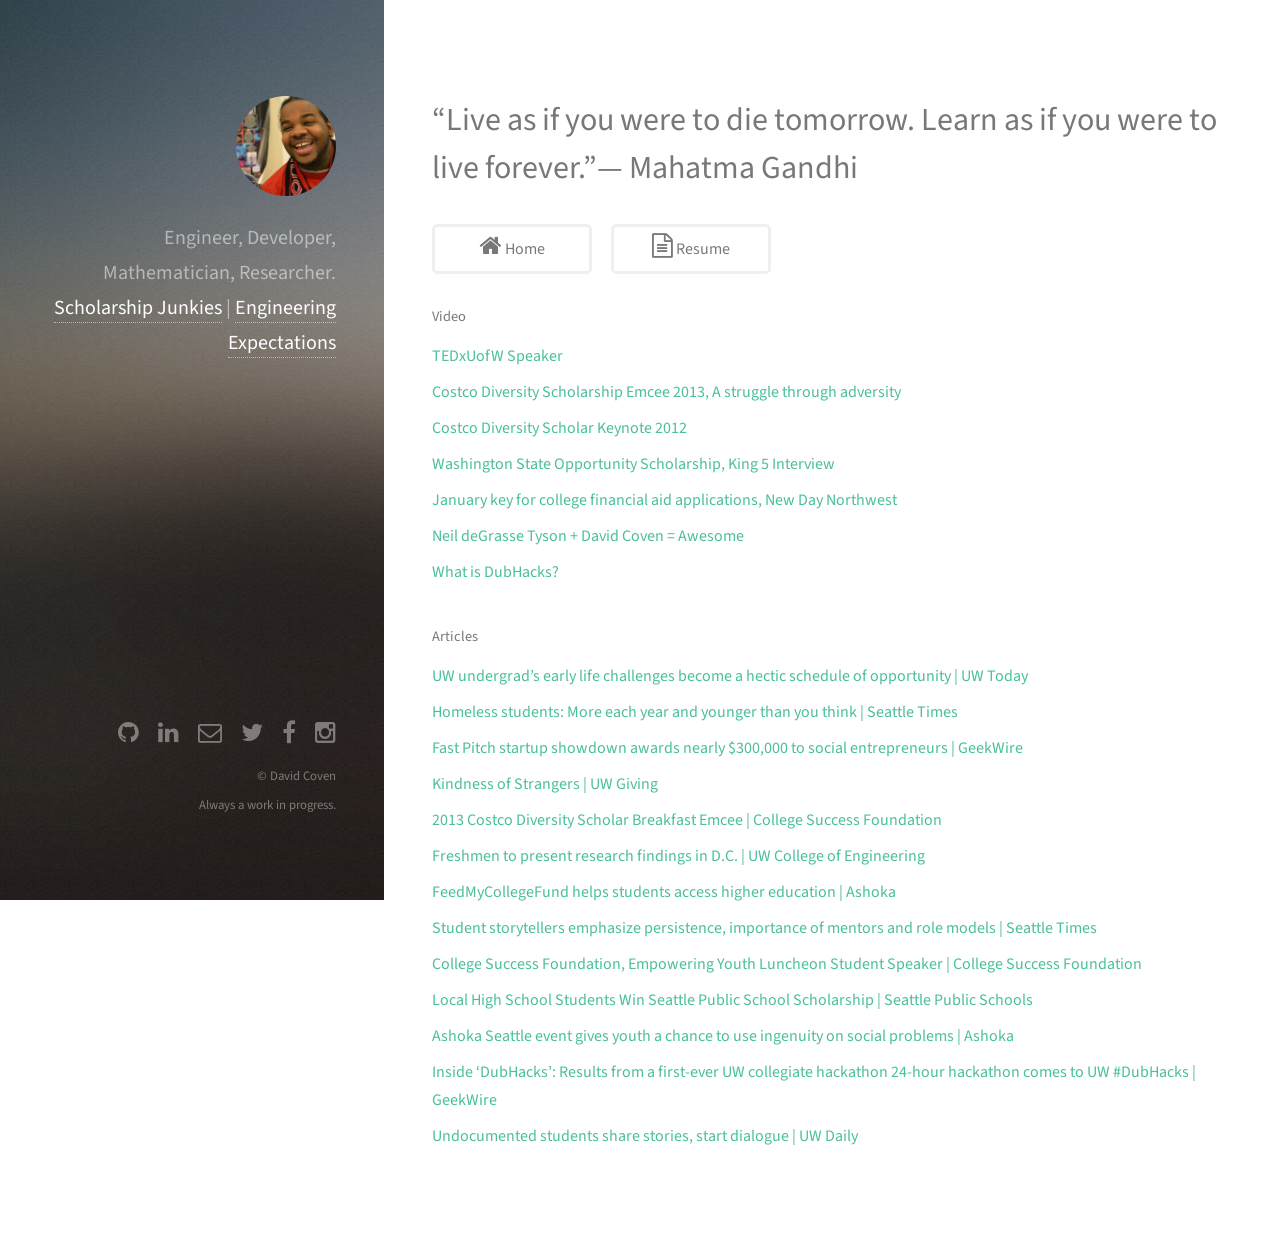
==== commit 92c92a1a: "Update media.html add link" ====
--- a/media.html
+++ b/media.html
@@ -68,6 +68,9 @@
                         <a href="http://www.komonews.com/communities/lakecity/196094291.html" target="_blank" ><li>Local High School Students Win Seattle Public School Scholarship | Seattle Public Schools</li></a>
                         <a href="http://www.bizjournals.com/seattle/news/2012/05/30/ashoka-seattle-holds-latest-youth.html" target="_blank" ><li>Ashoka Seattle event gives youth a chance to use ingenuity on social problems | Ashoka</li></a>
                         <a href="http://www.geekwire.com/2014/inside-dubhacks-uw-hosts-inaugural-collegiate-hackathon/?utm_source=feedburner&utm_medium=feed&utm_campaign=Feed%253A+geekwire+(GeekWire)" target="_blank" ><li>Inside ‘DubHacks’: Results from a first-ever UW collegiate hackathon 24-hour hackathon comes to UW #DubHacks | GeekWire</li></a>
+                    	<a href="http://dailyuw.com/archive/2015/01/29/news/undocumented-students-share-stories-start-dialogue#.VMwUNV7F_3p" target="_blank" ><li>Undocumented students share stories, start dialogue | UW Daily</li></a>
+
+                    	
                     </ul>
                 
 				
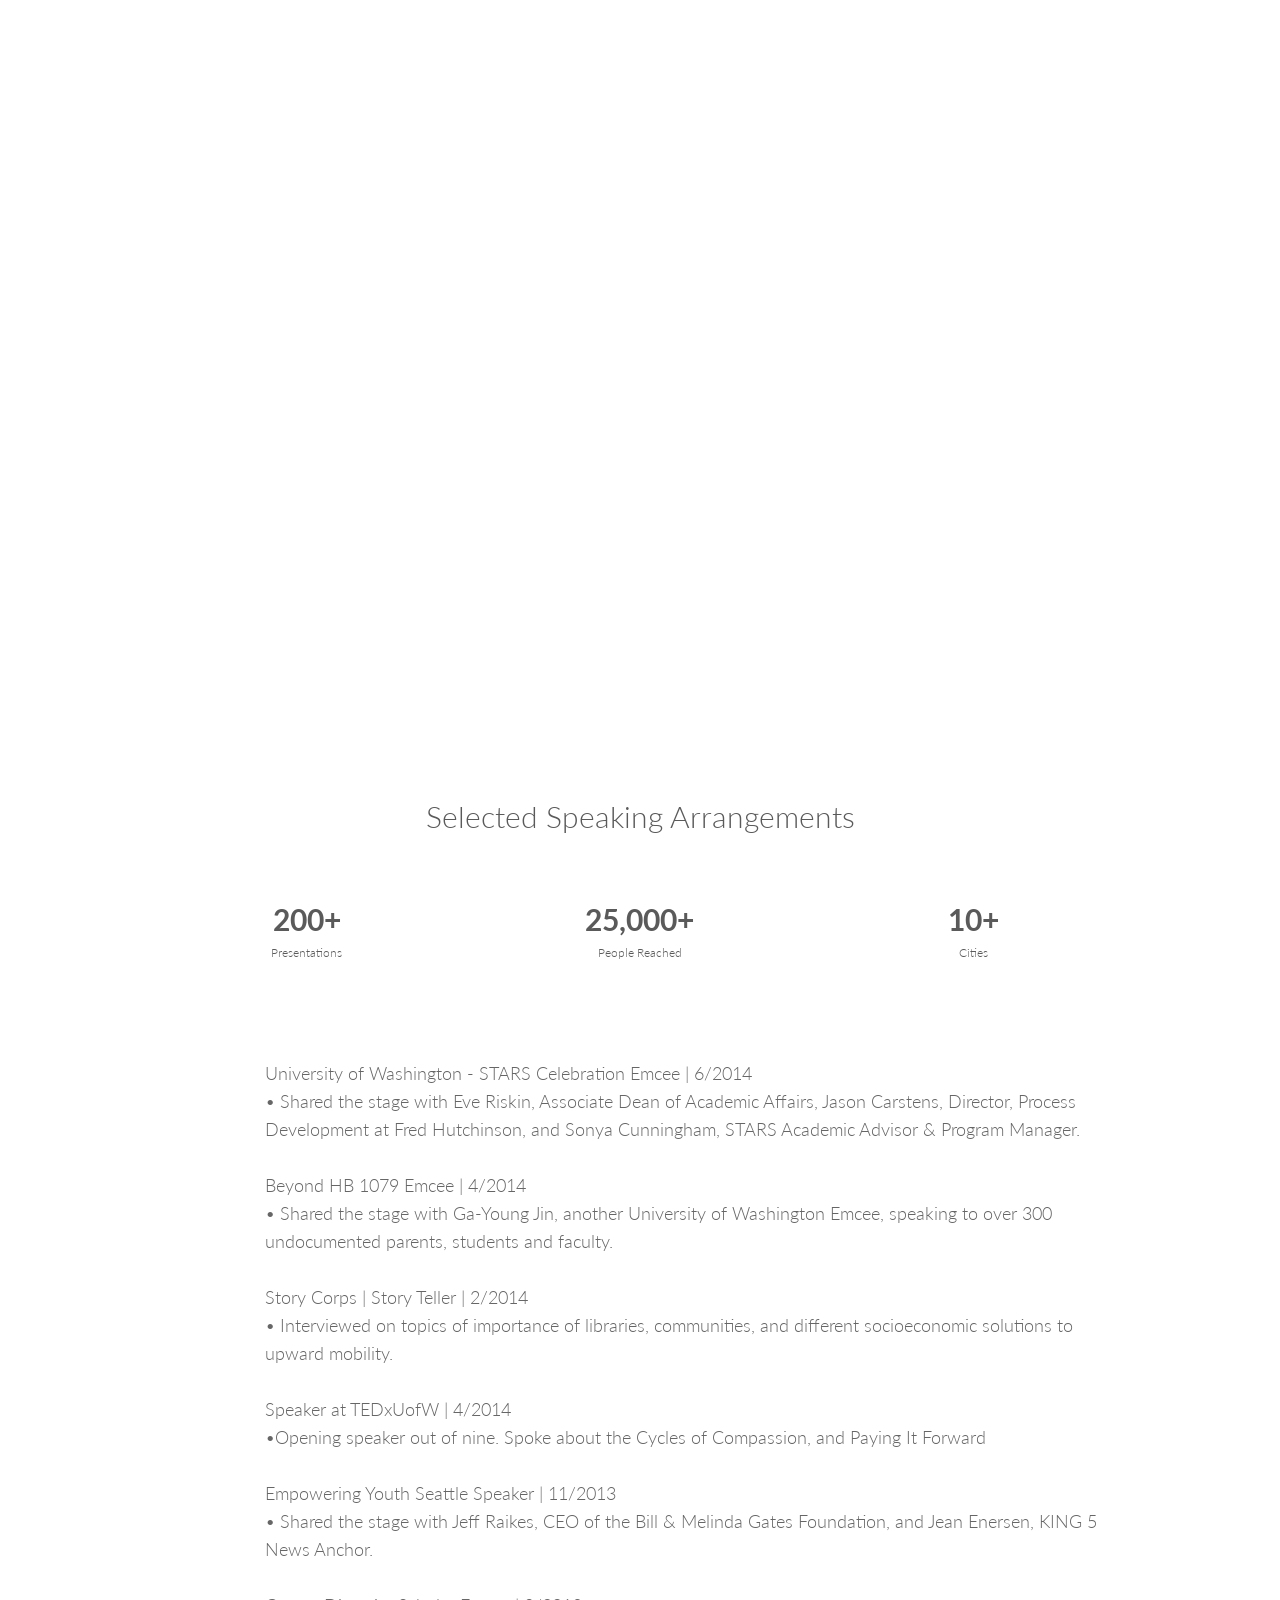
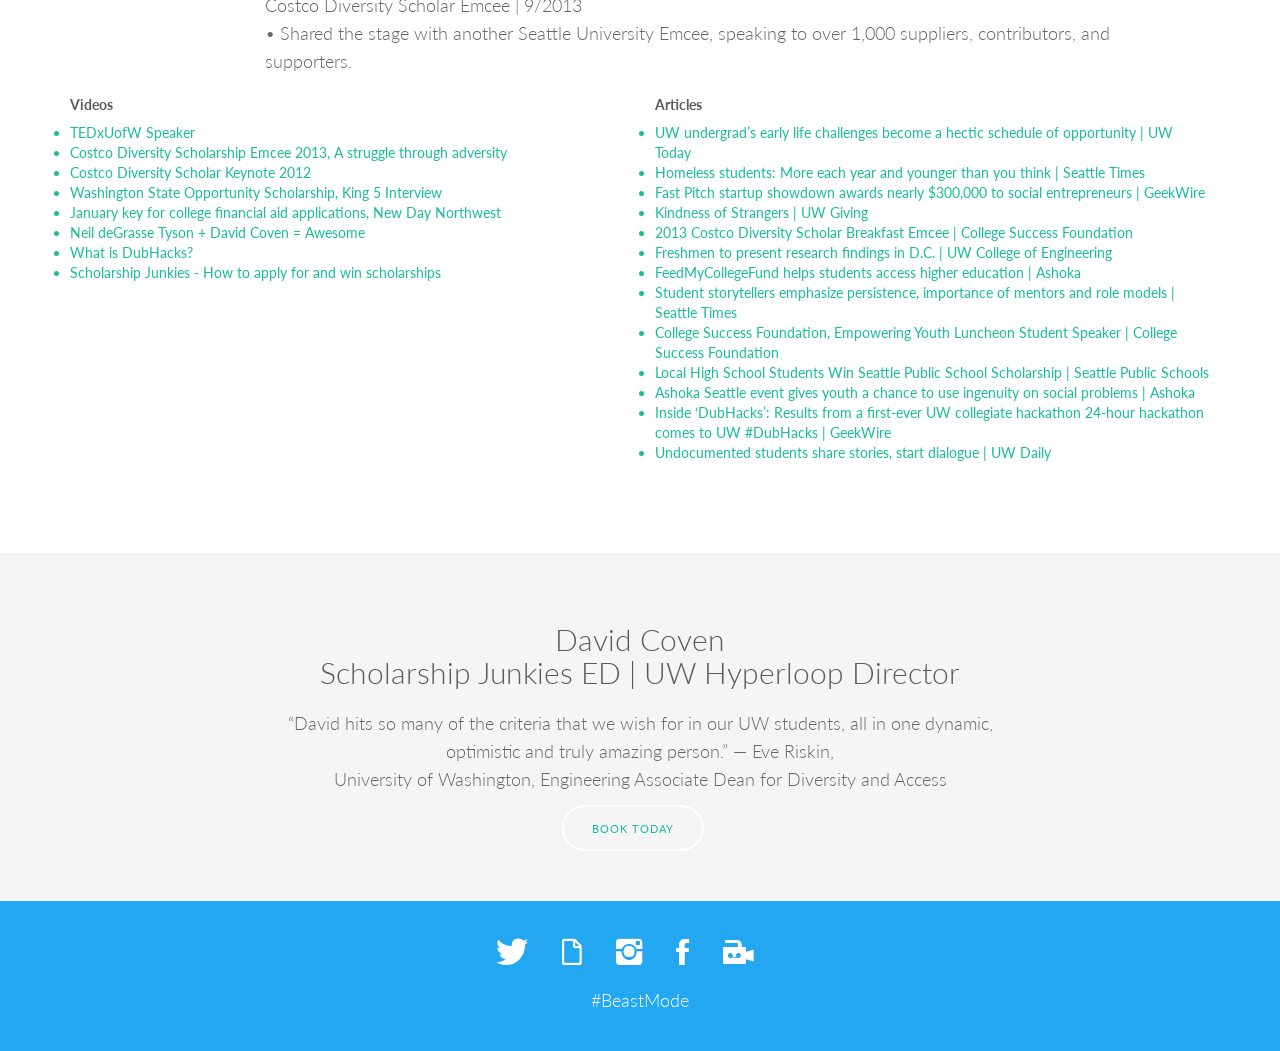
==== commit 61b63a71: "personal site revamp" ====
--- a/media.html
+++ b/media.html
@@ -1,62 +1,122 @@
-<!DOCTYPE HTML>
+<!DOCTYPE html>
+<html lang="en">
+  <head>
+    <meta charset="utf-8">
+    <meta http-equiv="X-UA-Compatible" content="IE=edge">
+    <meta name="viewport" content="width=device-width, initial-scale=1">
+    <meta name="description" content="">
+    <meta name="author" content="">
+    <link rel="icon" href="assets/img/favicon.ico">
 
-<html>
-	<head>
-		<title>David Coven</title>
-		<meta http-equiv="content-type" content="text/html; charset=utf-8" />
-		<meta name="description" content="David Coven" />
-		<meta name="keywords" content="David Coven" />
-		<!--[if lte IE 8]><script src="css/ie/html5shiv.js"></script><![endif]-->
-		<script src="js/jquery.min.js"></script>
-		<script src="js/skel.min.js"></script>
-		<script src="js/init.js"></script>
-		<noscript>
-			<link rel="stylesheet" href="css/skel.css" />
-			<link rel="stylesheet" href="css/style.css" />
-			<link rel="stylesheet" href="css/style-xlarge.css" />
-		</noscript>
-		<!--[if lte IE 8]><link rel="stylesheet" href="css/ie/v8.css" /><![endif]-->
-	</head>
-	<body id="top">
+    <title>David Coven | Media</title>
 
-		<!-- Header -->
-			<header id="header">
-				<a href="#" class="image avatar"><img src="images/avatar.jpg" alt="" /></a>
-                <h1><strong></strong>Engineer, Developer, Mathematician, Researcher. <br>
-                    <a href="http://www.scholarshipjunkies.org" target="_blank"><strong>Scholarship Junkies</strong></a> | <a href="http://www.engx.co" target="_blank"><strong>Engineering Expectations</strong></a>
-                
-                </h1>
-			</header>
+    <!-- Bootstrap core CSS -->
+    <link href="assets/css/bootstrap.css" rel="stylesheet">
 
-		<!-- Main -->
-			<div id="main">
-		
-				<!-- One -->
-					<section id="one">
-						<header class="major">
-							<h2>“Live as if you were to die tomorrow. Learn as if you were to live forever.”― <b>Mahatma Gandhi</b></h2> 
-<!--                            <h2>“If something is important enough you should try even if the probable outcome is failure.”<br> ― <b>Elon Musk</b></h2>-->
-                            
-						</header>
-						<ul class="actions">
-							<li><a href="index.html" class="button"><i class ="fa fa-home yo"></i> Home</a></li>
-                            <li><a href="resume.html" target="_blank" class="button"><i class ="fa fa-file-text-o yo"></i> Resume</a></li>
-						</ul>
-					</section>
-                
-                <h5>Video</h5>
-                    <ul class="alt">
-                        <a href="https://www.youtube.com/watch?v=sspAUkoBnGk" target="_blank" ><li>TEDxUofW Speaker</li></a>
-                        <a href="https://www.youtube.com/watch?v=rfp2d214LsI" target="_blank" ><li>Costco Diversity Scholarship Emcee 2013, A struggle through adversity</li></a>
-                        <a href="https://www.youtube.com/watch?v=n1w2owODikc" target="_blank" ><li>Costco Diversity Scholar Keynote 2012</li></a>
-                        <a href="http://www.king5.com/story/local/2014/11/26/13257468/" target="_blank" ><li>Washington State Opportunity Scholarship, King 5 Interview </li></a>
-                        <a href="http://www.king5.com/story/local/2015/01/05/13049386/" target="_blank" ><li>January key for college financial aid applications, New Day Northwest </li></a>
-                        <a href="https://www.youtube.com/watch?v=NWK0zt36bKw" target="_blank" ><li>Neil deGrasse Tyson + David Coven = Awesome</li></a>
-                        <a href="https://www.youtube.com/watch?v=FINUJ7nAKbc" target="_blank" ><li>What is DubHacks? </li></a>
-                    </ul>
-                <h5>Articles</h5>
-                    <ul class="alt">
-                        <a href="http://www.washington.edu/news/2014/11/20/uw-undergrads-early-life-challenges-become-a-hectic-schedule-of-opportunity/" target="_blank" ><li>UW undergrad’s early life challenges become a hectic schedule of opportunity | UW Today</li></a>
+    <!-- Custom styles for this template -->
+    <link href="assets/css/ionicons.min.css" rel="stylesheet">
+    <link href="assets/css/style.css" rel="stylesheet">
+
+
+    <!-- IE10 viewport hack for Surface/desktop Windows 8 bug -->
+    <script src="assets/js/ie10-viewport-bug-workaround.js"></script>
+
+    <!-- HTML5 shim and Respond.js IE8 support of HTML5 elements and media queries -->
+    <!--[if lt IE 9]>
+      <script src="https://oss.maxcdn.com/html5shiv/3.7.2/html5shiv.min.js"></script>
+      <script src="https://oss.maxcdn.com/respond/1.4.2/respond.min.js"></script>
+    <![endif]-->
+  </head>
+
+  <body>
+
+    <div id="h2">
+      <div class="logo">
+        <a href="index.html"><h2>Failure is success in progress.</h2></a>
+      </div><!--/logo-->
+      <div class="container centered">
+        <div class="row">
+          <div class="col-md-8 col-md-offset-2">
+            <h5>MEDIA & OUTREACH</h5>
+            <h1>A quest for<b> Impact</b>.</h1>
+            <h3>I speak my mind, my passions, and my truths to build community.<br/></h3>
+          </div>
+        </div><!--/row-->
+      </div><!--/container-->
+    </div><!--H-->
+
+    <div class="container ptb">
+      <div class="row">
+        <h2 class="centered mb">Selected Speaking Arrangements</h2>
+          
+          <div class="row">
+            <div class="col-md-10 col-md-offset-1 centered">
+              <div class="row">
+                <div class="col-sm-4">
+                  <h2><b>200+</b></h2>
+                  <h6>Presentations</h6>
+                </div><!--/col-sm-4-->
+                <div class="col-sm-4">
+                  <h2><b>25,000+</b></h2>
+                  <h6>People Reached</h6>
+                </div><!--/col-sm-4-->
+                <div class="col-sm-4">
+                  <h2><b>10+</b></h2>
+                  <h6>Cities</h6>
+                </div><!--/col-sm-4-->
+              </div><!--/.row-->
+            </div><!--/col-md-10-->
+          </div><!--/row-->
+          <br> <br> <br> <br>
+        <div class="col-md-9 col-md-offset-2">
+<!--          <h5><b>Speaking Arrangements</b></h5>-->
+          <P>
+
+        University of Washington - STARS Celebration Emcee | 6/2014<br>
+        • Shared the stage with Eve Riskin, Associate Dean of Academic Affairs, Jason Carstens, Director, Process Development at Fred Hutchinson, and Sonya Cunningham, STARS Academic Advisor & Program Manager. 
+
+        <br><br>
+        Beyond HB 1079 Emcee | 4/2014<br>
+        • Shared the stage with Ga-Young Jin, another University of Washington Emcee, speaking to over 300 undocumented parents, students and faculty.
+
+        <br><br>
+        Story Corps | Story Teller | 2/2014<br>
+        • Interviewed on topics of importance of libraries, communities, and different socioeconomic solutions to upward mobility.
+
+        <br><br>
+        Speaker at TEDxUofW | 4/2014<br>
+        •Opening speaker out of nine. Spoke about the Cycles of Compassion, and Paying It Forward
+        
+        <br><br>
+        Empowering Youth Seattle Speaker | 11/2013<br>
+        • Shared the stage with Jeff Raikes, CEO of the Bill & Melinda Gates Foundation, and Jean Enersen, KING 5 News Anchor.
+        <br><br>     
+        Costco Diversity Scholar Emcee | 9/2013<br>
+        • Shared the stage with another Seattle University Emcee, speaking to over 1,000 suppliers, contributors, and supporters.
+          <br>
+        </P>
+               
+         
+        </div><!--/col-md-4-->
+          
+        <div class="col-md-6">
+          <h5><b>Videos</b></h5>
+          <ul>
+            <a href="https://www.youtube.com/watch?v=sspAUkoBnGk" target="_blank" ><li>TEDxUofW Speaker</li></a>
+            <a href="https://www.youtube.com/watch?v=rfp2d214LsI" target="_blank" ><li>Costco Diversity Scholarship Emcee 2013, A struggle through adversity</li></a>
+            <a href="https://www.youtube.com/watch?v=n1w2owODikc" target="_blank" ><li>Costco Diversity Scholar Keynote 2012</li></a>
+            <a href="http://www.king5.com/story/local/2014/11/26/13257468/" target="_blank" ><li>Washington State Opportunity Scholarship, King 5 Interview </li></a>
+            <a href="http://www.king5.com/story/local/2015/01/05/13049386/" target="_blank" ><li>January key for college financial aid applications, New Day Northwest </li></a>
+            <a href="https://www.youtube.com/watch?v=NWK0zt36bKw" target="_blank" ><li>Neil deGrasse Tyson + David Coven = Awesome</li></a>
+            <a href="https://www.youtube.com/watch?v=FINUJ7nAKbc" target="_blank" ><li>What is DubHacks? </li></a>
+            <a href="https://www.youtube.com/watch?v=7A7e6MHb28A" target="_blank" ><li>Scholarship Junkies - How to apply for and win scholarships</li></a>
+          </ul>
+        </div><!--/col-md-4-->
+          
+        <div class="col-md-6">
+          <h5><b>Articles</b></h5>
+          <ul>
+             <a href="http://www.washington.edu/news/2014/11/20/uw-undergrads-early-life-challenges-become-a-hectic-schedule-of-opportunity/" target="_blank" ><li>UW undergrad’s early life challenges become a hectic schedule of opportunity | UW Today</li></a>
                         <a href="http://blogs.seattletimes.com/educationlab/2014/12/23/homeless-youth-report-david-coven-mockingbird/" target="_blank" ><li>Homeless students: More each year and younger than you think | Seattle Times</li></a>
                         <a href="http://www.geekwire.com/2014/fast-pitch-startup-showdown-awards-nearly-300000-social-entrepreneurs/" target="_blank" ><li>Fast Pitch startup showdown awards nearly $300,000 to social entrepreneurs | GeekWire </li></a>
                         <a href="https://www.washington.edu/giving/2013/05/06/kindness-of-strangers/" target="_blank" ><li>Kindness of Strangers | UW Giving</li></a>
@@ -69,435 +129,48 @@
                         <a href="http://www.bizjournals.com/seattle/news/2012/05/30/ashoka-seattle-holds-latest-youth.html" target="_blank" ><li>Ashoka Seattle event gives youth a chance to use ingenuity on social problems | Ashoka</li></a>
                         <a href="http://www.geekwire.com/2014/inside-dubhacks-uw-hosts-inaugural-collegiate-hackathon/?utm_source=feedburner&utm_medium=feed&utm_campaign=Feed%253A+geekwire+(GeekWire)" target="_blank" ><li>Inside ‘DubHacks’: Results from a first-ever UW collegiate hackathon 24-hour hackathon comes to UW #DubHacks | GeekWire</li></a>
                     	<a href="http://dailyuw.com/archive/2015/01/29/news/undocumented-students-share-stories-start-dialogue#.VMwUNV7F_3p" target="_blank" ><li>Undocumented students share stories, start dialogue | UW Daily</li></a>
+          </ul>
+        </div><!--/col-md-4-->
+      </div><!--/row-->
+    </div><!-- /.container -->
 
-                    	
-                    </ul>
-                
-				
-				<!-- Two -->
 
-<!--
-					<section id="two">
-						<h2>Recent Work</h2>
-						<div class="row">
-                             <article class="6u 12u$(3) work-item">
-								<a href="https://grabcad.com/david.coven-1" class="image fit thumb" target="_blank"><img src="images/projects/solidworks.png" alt="recommendr-pic" /></a>
-								<h3>Solidworks</h3>
-								<p>Week by week modeling projects in varying complexity. From a metronome to a school bus. Currently working on an AudiR8, then hopefully a Tesla Model D </p>
-							</article>
-                            <article class="6u 12u$(3) work-item">
-								<a href="http://frontrow-mrcoven94.c9.io" class="image fit thumb" target="_blank"><img src="images/projects/front-row.png" alt="recommendr-pic" /></a>
-								<h3>Front Row</h3>
-								<p>A full scale Ruby on Rails, web app built for seamless note taking &amp; storage. <br><br><br> </p>
-							</article>
-							<article class="6u 12u$(3) work-item">
-								<a href="http://recommend-mrcoven94.c9.io" class="image fit thumb" target="_blank"><img src="images/projects/recommendr.png" alt="recommendr-pic" /></a>
-								<h3>RecommendR</h3>
-								<p>My first crack at Ruby on Rails. A multi-purpose web app to host recommendations of movies/tv-shows I should watch, books I should read, and projects I should work on, curated by my friends and the internet community. </p>
-							</article>
-							<article class="6u$ 12u$(3) work-item">
-								<a href="http://scholarshipjunkies.org" class="image fit thumb" target="_blank"><img src="images/projects/sj.jpg" alt="sj-pic" /></a>
-								<h3>Scholarship Junkies</h3>
-								<p>The non-profit I'm running is in need of a makeover. I'm working on the UX, and the custom Ruby on Rails system architecture. I have the fun pleasure of thinking about scalability, and the logic to make the beast work.</p>
-							</article>
-							<article class="6u 12u$(3) work-item">
-								<a href="https://github.com/HackerCollective/resources" class="image fit thumb" target="_blank"><img src="images/projects/hacker-collective.png" alt="hc-pic" /></a>
-								<h3>Hacker Collective</h3>
-								<p>GitHub repo with 100+ stars built to provide better guides and walk-throughs for learning almost anything. From scholarship information &amp; business, to the nitty gritty details of web development &amp; object oriented programming.</p>
-							</article>
-							<article class="6u$ 12u$(3) work-item">
-								<a href="http://engx.co/opendoors/dash" class="image fit thumb" target="_blank"><img src="images/projects/opendoors.png" alt="open-doors-pic" /></a>
-								<h3>Based Mathematician</h3>
-								<p>I love teaching. I've taught algebra I, algebra II, differentiation and integral calculus, and differential equations.</p>
-							</article>
-                            <article class="6u$ 12u$(3) work-item">
-								<a href="http://davidcoven.me/math/e/" class="image fit thumb" target="_blank"><img src="images/projects/opendoors.png" alt="open-doors-pic" /></a>
-								<h3>Open Doors</h3>
-								<p>Open doors is a multi-purpose platform to help students get into their majors, internships, research, and more involved on campus.</p>
-							</article>
-						</div>
-					</section>
-					
--->
+    <div id="g">
+      <div class="container">
+        <div class="row centered">
+          <h2>David Coven <br> Scholarship Junkies ED | UW Hyperloop Director</h2>
+          <div class="col-md-8 col-md-offset-2">
+            <p>“David hits so many of the criteria that we wish for in our UW students, all in one dynamic, optimistic and truly amazing person.” ― Eve Riskin, <br>University of Washington, Engineering Associate Dean for Diversity and Access</p>
+              <button class="btn btn-conf btn-clear"><a href="mailto:coven@uw.edu">Book Today</a></button>
+          </div><!--/col-md-8-->
+        </div><!--/row-->
+      </div><!--/.container-->
+    </div>
 
-				<!-- Three -->
-<!--
-					<section id="three">
-						<h2>Get In Touch</h2>
-						<p>Accumsan pellentesque commodo blandit enim arcu non at amet id arcu magna. Accumsan orci faucibus id eu lorem semper nunc nisi lorem vulputate lorem neque lorem ipsum dolor.</p>
--->
-<!--
-						<div class="row">
-							<div class="8u 12u$(2)">
-								<form method="post" action="#">
-									<div class="row uniform 50%">
-										<div class="6u 12u$(3)"><input type="text" name="name" id="name" placeholder="Name" /></div>
-										<div class="6u$ 12u$(3)"><input type="email" name="email" id="email" placeholder="Email" /></div>
-										<div class="12u$"><textarea name="message" id="message" placeholder="Message" rows="4"></textarea></div>
-									</div>
-								</form>
-								<ul class="actions">
-									<li><input type="submit" value="Send Message" /></li>
-								</ul>
-							</div>
-							<div class="4u$ 12u$(2)">
-								<ul class="labeled-icons">
-									<li>
-										<h3 class="icon fa-home"><span class="label">Address</span></h3>
-										1234 Somewhere Rd.<br />
-										Nashville, TN 00000<br />
-										United States
-									</li>
-									<li>
-										<h3 class="icon fa-mobile"><span class="label">Phone</span></h3>
-										000-000-0000
-									</li>
-									<li>
-										<h3 class="icon fa-envelope-o"><span class="label">Email</span></h3>
-										<a href="#">hello@untitled.tld</a>
-									</li>
-								</ul>
-							</div>
-						</div>
--->
-<!--					</section>-->
+     <div id="f">
+      <div class="container">
+        <div class="row centered">
+          <div class="col-md-8 col-md-offset-2">
+            <a href="http://twitter.com/mrcovennnnn" target="_blank"><i class="ion-social-twitter"></i></a>
+            <a href="resume" target="_blank"><i class="ion-document"></i></a>
+            <a href="http://instagram.com/mrcoven" target="_blank"><i class="ion-social-instagram"></i></a>
+            <a href="http://facebook.com/themrcoven" target="_blank"><i class="ion-social-facebook"></i></a>
+            <a href="media.html" target="_blank"><i class="ion-videocamera"></i></a>
+              <br> <p style="color:white;">#BeastMode</p>
+          </div><!--/col-md-8-->
+        </div>
+      </div><!--/container-->
+    </div><!--/.F-->
 
-				<!-- Four -->
-	<!--			
-					<section id="four">
-						<h2>Elements</h2>
+    <!-- Bootstrap core JavaScript
+    ================================================== -->
+    <!-- Placed at the end of the document so the pages load faster -->
+    <script src="assets/js/jquery.min.js"></script>
+    <script src="assets/js/bootstrap.min.js"></script>
+    <script src="assets/js/retina-1.1.0.js"></script>
+    <script src="assets/js/custom.js"></script>
 
-						<section>
-							<h4>Text</h4>
-							<p>This is <b>bold</b> and this is <strong>strong</strong>. This is <i>italic</i> and this is <em>emphasized</em>.
-							This is <sup>superscript</sup> text and this is <sub>subscript</sub> text.
-							This is <u>underlined</u> and this is code: <code>for (;;) { ... }</code>. Finally, <a href="#">this is a link</a>.</p>
-							<hr />
-							<header>
-								<h4>Heading with a Subtitle</h4>
-								<p>Lorem ipsum dolor sit amet nullam id egestas urna aliquam</p>
-							</header>
-							<p>Nunc lacinia ante nunc ac lobortis. Interdum adipiscing gravida odio porttitor sem non mi integer non faucibus ornare mi ut ante amet placerat aliquet. Volutpat eu sed ante lacinia sapien lorem accumsan varius montes viverra nibh in adipiscing blandit tempus accumsan.</p>
-							<header>
-								<h5>Heading with a Subtitle</h5>
-								<p>Lorem ipsum dolor sit amet nullam id egestas urna aliquam</p>
-							</header>
-							<p>Nunc lacinia ante nunc ac lobortis. Interdum adipiscing gravida odio porttitor sem non mi integer non faucibus ornare mi ut ante amet placerat aliquet. Volutpat eu sed ante lacinia sapien lorem accumsan varius montes viverra nibh in adipiscing blandit tempus accumsan.</p>
-							<hr />
-							<h2>Heading Level 2</h2>
-							<h3>Heading Level 3</h3>
-							<h4>Heading Level 4</h4>
-							<h5>Heading Level 5</h5>
-							<h6>Heading Level 6</h6>
-							<hr />
-							<h5>Blockquote</h5>
-							<blockquote>Fringilla nisl. Donec accumsan interdum nisi, quis tincidunt felis sagittis eget tempus euismod. Vestibulum ante ipsum primis in faucibus vestibulum. Blandit adipiscing eu felis iaculis volutpat ac adipiscing accumsan faucibus. Vestibulum ante ipsum primis in faucibus lorem ipsum dolor sit amet nullam adipiscing eu felis.</blockquote>
-							<h5>Preformatted</h5>
-							<pre><code>i = 0;
 
-while (!deck.isInOrder()) {
-print 'Iteration ' + i;
-deck.shuffle();
-i++;
-}
-
-print 'It took ' + i + ' iterations to sort the deck.';</code></pre>
-						</section>
-
-						<section>
-							<h4>Lists</h4>
-							<div class="row">
-								<div class="6u 12u$(3)">
-									<h5>Unordered</h5>
-									<ul>
-										<li>Dolor pulvinar etiam magna etiam.</li>
-										<li>Sagittis adipiscing lorem eleifend.</li>
-										<li>Felis enim feugiat dolore viverra.</li>
-									</ul>
-									<h5>Alternate</h5>
-									<ul class="alt">
-										<li>Dolor pulvinar etiam magna etiam.</li>
-										<li>Sagittis adipiscing lorem eleifend.</li>
-										<li>Felis enim feugiat dolore viverra.</li>
-									</ul>
-								</div>
-								<div class="6u$ 12u$(3)">
-									<h5>Ordered</h5>
-									<ol>
-										<li>Dolor pulvinar etiam magna etiam.</li>
-										<li>Etiam vel felis at lorem sed viverra.</li>
-										<li>Felis enim feugiat dolore viverra.</li>
-										<li>Dolor pulvinar etiam magna etiam.</li>
-										<li>Etiam vel felis at lorem sed viverra.</li>
-										<li>Felis enim feugiat dolore viverra.</li>
-									</ol>
-									<h5>Icons</h5>
-									<ul class="icons">
-										<li><a href="#" class="icon fa-twitter"><span class="label">Twitter</span></a></li>
-										<li><a href="#" class="icon fa-facebook"><span class="label">Facebook</span></a></li>
-										<li><a href="#" class="icon fa-instagram"><span class="label">Instagram</span></a></li>
-										<li><a href="#" class="icon fa-github"><span class="label">Github</span></a></li>
-										<li><a href="#" class="icon fa-dribbble"><span class="label">Dribbble</span></a></li>
-										<li><a href="#" class="icon fa-tumblr"><span class="label">Tumblr</span></a></li>
-									</ul>
-								</div>
-							</div>
-							<h5>Actions</h5>
-							<ul class="actions">
-								<li><a href="#" class="button special">Default</a></li>
-								<li><a href="#" class="button">Default</a></li>
-							</ul>
-							<ul class="actions small">
-								<li><a href="#" class="button special small">Small</a></li>
-								<li><a href="#" class="button small">Small</a></li>
-							</ul>
-							<div class="row">
-								<div class="6u 12u$(2)">
-									<ul class="actions vertical">
-										<li><a href="#" class="button special">Default</a></li>
-										<li><a href="#" class="button">Default</a></li>
-									</ul>
-								</div>
-								<div class="6u$ 12u$(2)">
-									<ul class="actions vertical small">
-										<li><a href="#" class="button special small">Small</a></li>
-										<li><a href="#" class="button small">Small</a></li>
-									</ul>
-								</div>
-								<div class="6u 12u$(2)">
-									<ul class="actions vertical">
-										<li><a href="#" class="button special fit">Default</a></li>
-										<li><a href="#" class="button fit">Default</a></li>
-									</ul>
-								</div>
-								<div class="6u$ 12u$(2)">
-									<ul class="actions vertical small">
-										<li><a href="#" class="button special small fit">Small</a></li>
-										<li><a href="#" class="button small fit">Small</a></li>
-									</ul>
-								</div>
-							</div>
-						</section>
-
-						<section>
-							<h4>Table</h4>
-							<h5>Default</h5>
-							<div class="table-wrapper">
-								<table>
-									<thead>
-										<tr>
-											<th>Name</th>
-											<th>Description</th>
-											<th>Price</th>
-										</tr>
-									</thead>
-									<tbody>
-										<tr>
-											<td>Item One</td>
-											<td>Ante turpis integer aliquet porttitor.</td>
-											<td>29.99</td>
-										</tr>
-										<tr>
-											<td>Item Two</td>
-											<td>Vis ac commodo adipiscing arcu aliquet.</td>
-											<td>19.99</td>
-										</tr>
-										<tr>
-											<td>Item Three</td>
-											<td> Morbi faucibus arcu accumsan lorem.</td>
-											<td>29.99</td>
-										</tr>
-										<tr>
-											<td>Item Four</td>
-											<td>Vitae integer tempus condimentum.</td>
-											<td>19.99</td>
-										</tr>
-										<tr>
-											<td>Item Five</td>
-											<td>Ante turpis integer aliquet porttitor.</td>
-											<td>29.99</td>
-										</tr>
-									</tbody>
-									<tfoot>
-										<tr>
-											<td colspan="2"></td>
-											<td>100.00</td>
-										</tr>
-									</tfoot>
-								</table>
-							</div>
-							
-							<h5>Alternate</h5>
-							<div class="table-wrapper">
-								<table class="alt">
-									<thead>
-										<tr>
-											<th>Name</th>
-											<th>Description</th>
-											<th>Price</th>
-										</tr>
-									</thead>
-									<tbody>
-										<tr>
-											<td>Item One</td>
-											<td>Ante turpis integer aliquet porttitor.</td>
-											<td>29.99</td>
-										</tr>
-										<tr>
-											<td>Item Two</td>
-											<td>Vis ac commodo adipiscing arcu aliquet.</td>
-											<td>19.99</td>
-										</tr>
-										<tr>
-											<td>Item Three</td>
-											<td> Morbi faucibus arcu accumsan lorem.</td>
-											<td>29.99</td>
-										</tr>
-										<tr>
-											<td>Item Four</td>
-											<td>Vitae integer tempus condimentum.</td>
-											<td>19.99</td>
-										</tr>
-										<tr>
-											<td>Item Five</td>
-											<td>Ante turpis integer aliquet porttitor.</td>
-											<td>29.99</td>
-										</tr>
-									</tbody>
-									<tfoot>
-										<tr>
-											<td colspan="2"></td>
-											<td>100.00</td>
-										</tr>
-									</tfoot>
-								</table>
-							</div>
-						</section>
-
-						<section>
-							<h4>Buttons</h4>
-							<ul class="actions">
-								<li><a href="#" class="button special">Special</a></li>
-								<li><a href="#" class="button">Default</a></li>
-							</ul>
-							<ul class="actions">
-								<li><a href="#" class="button big">Big</a></li>
-								<li><a href="#" class="button">Default</a></li>
-								<li><a href="#" class="button small">Small</a></li>
-							</ul>
-							<ul class="actions fit">
-								<li><a href="#" class="button special fit">Fit</a></li>
-								<li><a href="#" class="button fit">Fit</a></li>
-							</ul>
-							<ul class="actions fit small">
-								<li><a href="#" class="button special fit small">Fit + Small</a></li>
-								<li><a href="#" class="button fit small">Fit + Small</a></li>
-							</ul>
-							<ul class="actions">
-								<li><a href="#" class="button special icon fa-download">Icon</a></li>
-								<li><a href="#" class="button icon fa-download">Icon</a></li>
-							</ul>
-							<ul class="actions">
-								<li><span class="button special disabled">Special</span></li>
-								<li><span class="button disabled">Default</span></li>
-							</ul>
-						</section>
-
-						<section>
-							<h4>Form</h4>
-							<form method="post" action="#">
-								<div class="row uniform 50%">
-									<div class="6u 12u$(3)">
-										<input type="text" name="demo-name" id="demo-name" value="" placeholder="Name" />
-									</div>
-									<div class="6u$ 12u$(3)">
-										<input type="email" name="demo-email" id="demo-email" value="" placeholder="Email" />
-									</div>
-									<div class="12u$">
-										<div class="select-wrapper">
-											<select name="demo-category" id="demo-category">
-												<option value="">- Category -</option>
-												<option value="1">Manufacturing</option>
-												<option value="1">Shipping</option>
-												<option value="1">Administration</option>
-												<option value="1">Human Resources</option>
-											</select>
-										</div>
-									</div>
-									<div class="4u 12u$(2)">
-										<input type="radio" id="demo-priority-low" name="demo-priority" checked>
-										<label for="demo-priority-low">Low Priority</label>
-									</div>
-									<div class="4u 12u$(2)">
-										<input type="radio" id="demo-priority-normal" name="demo-priority">
-										<label for="demo-priority-normal">Normal Priority</label>
-									</div>
-									<div class="4u$ 12u(2)">
-										<input type="radio" id="demo-priority-high" name="demo-priority">
-										<label for="demo-priority-high">High Priority</label>
-									</div>
-									<div class="6u 12u$(2)">
-										<input type="checkbox" id="demo-copy" name="demo-copy">
-										<label for="demo-copy">Email me a copy of this message</label>
-									</div>
-									<div class="6u$ 12u$(2)">
-										<input type="checkbox" id="demo-human" name="demo-human" checked>
-										<label for="demo-human">I am a human and not a robot</label>
-									</div>
-									<div class="12u$">
-										<textarea name="demo-message" id="demo-message" placeholder="Enter your message" rows="6"></textarea>
-									</div>
-									<div class="12u$">
-										<ul class="actions">
-											<li><input type="submit" value="Send Message" class="special" /></li>
-											<li><input type="reset" value="Reset" /></li>
-										</ul>
-									</div>
-								</div>
-							</form>
-						</section>
-
-						<section>
-							<h4>Image</h4>
-							<h5>Fit</h5>
-							<div class="box alt">
-								<div class="row 50% uniform">
-									<div class="12u$"><span class="image fit"><img src="images/fulls/05.jpg" alt="" /></span></div>
-									<div class="4u"><span class="image fit"><a href="http://frontrow-mrcoven94.c9.io/"><img src="images/thumbs/01.jpg" alt="" /></a></span></div>
-									<div class="4u"><span class="image fit"><img src="images/thumbs/02.jpg" alt="" /></span></div>
-									<div class="4u$"><span class="image fit"><img src="images/thumbs/03.jpg" alt="" /></span></div>
-									<div class="4u"><span class="image fit"><img src="images/thumbs/04.jpg" alt="" /></span></div>
-									<div class="4u"><span class="image fit"><img src="images/thumbs/05.jpg" alt="" /></span></div>
-									<div class="4u$"><span class="image fit"><img src="images/thumbs/06.jpg" alt="" /></span></div>
-									<div class="4u"><span class="image fit"><img src="images/thumbs/03.jpg" alt="" /></span></div>
-									<div class="4u"><span class="image fit"><img src="images/thumbs/02.jpg" alt="" /></span></div>
-									<div class="4u$"><span class="image fit"><img src="images/thumbs/01.jpg" alt="" /></span></div>
-								</div>
-							</div>
-							<h5>Left &amp; Right</h5>
-							<p><span class="image left"><img src="images/avatar.jpg" alt="" /></span>Fringilla nisl. Donec accumsan interdum nisi, quis tincidunt felis sagittis eget. tempus euismod. Vestibulum ante ipsum primis in faucibus vestibulum. Blandit adipiscing eu felis iaculis volutpat ac adipiscing accumsan eu faucibus. Integer ac pellentesque praesent tincidunt felis sagittis eget. tempus euismod. Vestibulum ante ipsum primis in faucibus vestibulum. Blandit adipiscing eu felis iaculis volutpat ac adipiscing accumsan eu faucibus. Integer ac pellentesque praesent. Donec accumsan interdum nisi, quis tincidunt felis sagittis eget. tempus euismod. Vestibulum ante ipsum primis in faucibus vestibulum. Blandit adipiscing eu felis iaculis volutpat ac adipiscing accumsan eu faucibus. Integer ac pellentesque praesent tincidunt felis sagittis eget. tempus euismod. Vestibulum ante ipsum primis in faucibus vestibulum. Blandit adipiscing eu felis iaculis volutpat ac adipiscing accumsan eu faucibus. Integer ac pellentesque praesent.</p>
-							<p><span class="image right"><img src="images/avatar.jpg" alt="" /></span>Fringilla nisl. Donec accumsan interdum nisi, quis tincidunt felis sagittis eget. tempus euismod. Vestibulum ante ipsum primis in faucibus vestibulum. Blandit adipiscing eu felis iaculis volutpat ac adipiscing accumsan eu faucibus. Integer ac pellentesque praesent tincidunt felis sagittis eget. tempus euismod. Vestibulum ante ipsum primis in faucibus vestibulum. Blandit adipiscing eu felis iaculis volutpat ac adipiscing accumsan eu faucibus. Integer ac pellentesque praesent. Donec accumsan interdum nisi, quis tincidunt felis sagittis eget. tempus euismod. Vestibulum ante ipsum primis in faucibus vestibulum. Blandit adipiscing eu felis iaculis volutpat ac adipiscing accumsan eu faucibus. Integer ac pellentesque praesent tincidunt felis sagittis eget. tempus euismod. Vestibulum ante ipsum primis in faucibus vestibulum. Blandit adipiscing eu felis iaculis volutpat ac adipiscing accumsan eu faucibus. Integer ac pellentesque praesent.</p>
-						</section>
-
-					</section>
-				-->
-
-			</div>
-			
-		<!-- Footer -->
-			<footer id="footer">
-				<ul class="icons">
-                    <li><a href="http://www.github.com/mrcoven94" target="_blank" class="icon fa-github"><span class="label">Github</span></a></li>
-                    <li><a href="http://www.linkedin.com/in/coven" target="_blank" class="icon fa-linkedin"><span class="label">Linkedin</span></a></li>
-                    <li><a href="mailto:coven@uw.edu?subject=Yo&body=Hi, Lets Chat!" target="_blank" class="icon fa-envelope-o"><span class="label">Email</span></a></li>
-					<li><a href="http://www.twitter.com/mrcovennnnn" target="_blank" class="icon fa-twitter"><span class="label">Twitter</span></a></li>
-					<li><a href="http://www.facebook.com/themrcoven" target="_blank" class="icon fa-facebook"><span class="label">Facebook</span></a></li>
-                    <li><a href="http://instagram.com/mrcoven" target="_blank" class="icon fa-instagram"><span class="label">Instagram</span></a></li>
-				</ul>
-				<ul class="copyright">
-					<li>&copy; David Coven </li><li>Always a work in progress.</li>
-				</ul>
-			</footer>
-
-	</body>
+  
+  </body>
 </html>
--- a/assets/css/style.css
+++ b/assets/css/style.css
@@ -0,0 +1,369 @@
+/*	################################################################
+	1. GENERAL STRUCTURES
+################################################################# */
+
+/* Import fonts */
+@import url(http://fonts.googleapis.com/css?family=Lato:300,400,700,900);
+
+@import url("prettyPhoto.css") screen;
+@import url("hoverex-all.css") screen;
+
+* { 
+	margin: 0;
+	padding: 0px;
+    font-family: 'Lato', sans-serif;
+} 
+body { 
+	background: #fff; 
+	margin: 0; 
+	color: #5a5a5a;
+}
+
+h1, h2, h3, h4, h5, h6 {
+    font-family: 'Lato', sans-serif;
+	font-weight: 300;
+}
+
+
+p { 
+	padding: 0; 
+	margin-bottom: 12px; 
+    font-family: 'Lato', sans-serif;
+	font-weight: 300;
+	font-size: 18px; 
+	line-height: 28px;
+	color: #666; 
+	margin-top: 10px; 
+}
+
+html,
+body {
+	height: 100%;
+}
+
+.alignleft { float: left; }
+.alignright { float: right; }
+.aligncenter {
+	margin-left: auto;
+	margin-right: auto;
+	display: block;
+	clear: both;
+}
+.centered {text-align: center}
+.mt {margin-top: 50px;}
+.mb {margin-bottom: 50px;}
+.mtb {margin-top: 50px; margin-bottom: 50px;}
+.mtb2 { margin-top: 100px; margin-bottom: 100px;}
+.ptb {padding-top: 80px; padding-bottom: 80px;}
+
+.clear {
+	clear: both;
+	display: block;
+	font-size: 0;
+	height: 0;
+	line-height: 0;
+	width:100%;
+}
+::-moz-selection  {
+	color: #fff;
+	text-shadow:none;
+	background:#2B2E31;
+}
+::selection {
+	color: #fff;
+	text-shadow:none;
+	background:#2B2E31;
+}
+*,
+*:after,
+*:before {
+	-webkit-box-sizing: border-box;
+	-moz-box-sizing: border-box;
+	box-sizing: border-box;
+	padding: 0;
+	margin: 0;
+}
+a { 
+	padding: 0;
+	margin: 0;
+	text-decoration: none; 
+	-webkit-transition: background-color .4s linear, color .4s linear;
+	-moz-transition: background-color .4s linear, color .4s linear;
+	-o-transition: background-color .4s linear, color .4s linear;
+	-ms-transition: background-color .4s linear, color .4s linear;
+	transition: background-color .4s linear, color .4s linear;
+	color: #1abc9c;
+}
+a:hover,
+a:focus {
+  text-decoration: none;
+  color:#696E74;
+}
+
+.nopadding {
+	padding: 0px !important;
+	margin: 0px;
+}
+
+
+/* FORM CONFIGURATION */
+
+input {
+	font-size: 16px;
+	min-height: 40px;
+	border-radius: 2px;
+	line-height: 20px;
+	padding: 11px 30px 12px;
+	border: 1px solid #b9b9af;
+	margin-bottom: 10px;
+	background-color: #fff;
+	-webkit-transition: background-color 0.2s;
+	transition: background-color 0.2s;
+}
+
+.subscribe-input {
+	float: left;
+	width: 65%;
+	text-align: left;
+	margin-right: 2px;
+}
+
+.subscribe-submit {
+	right: 0;
+}
+
+.btn-download {
+	background: #FDE3A7;
+}
+
+.btn-conf {
+	border-radius: 50px;
+	margin-right: 15px;
+	font-size: 11px;
+	letter-spacing: 1px;
+	text-transform: uppercase;
+	padding: 14px 28px 13px 28px;
+	}
+
+.btn-clear {
+	background: transparent;
+	color: white;
+	border: 2px solid white;
+}
+.btn-clear:hover {
+	background: white;
+	color: #2f2f2f;
+}
+
+
+
+.dmbutton:hover,
+.dmbutton:active,
+.dmbutton:focus{
+	color: #ffffff;
+	background-color: #222222;
+	border-color: #ffffff;
+}
+.dmbutton {
+	background:rgba(0, 0, 0, 0);
+	border: 1px solid #ffffff;
+	color: #ffffff;
+	-webkit-border-radius: 2px;
+	border-radius: 2px;
+	padding-top: 1.025rem;
+	padding-right: 2.25rem;
+	letter-spacing:0.85px;
+	padding-bottom: 1.0875rem;
+	padding-left: 2.25rem;
+	font-size: 1.55rem;
+	cursor: pointer;
+	font-weight: normal;
+	line-height: normal;
+	margin: 0 0 1.25rem;
+	text-decoration: none;
+	text-align: center;
+	display: inline-block;
+	-webkit-transition: background-color 300ms ease-out;
+	-moz-transition: background-color 300ms ease-out;
+	transition: background-color 300ms ease-out;
+	-webkit-appearance: none;
+	font-weight: normal !important;
+}
+
+/* HEADER SECTION */
+#h {
+	background: url(../img/headers/1.jpg) no-repeat center top;
+	padding-top: 5px;
+	background-attachment: relative;
+	background-position: center center;
+	min-height: 700px;
+	width: 100%;
+	
+    -webkit-background-size: 100%;
+    -moz-background-size: 100%;
+    -o-background-size: 100%;
+    background-size: 100%;
+
+    -webkit-background-size: cover;
+    -moz-background-size: cover;
+    -o-background-size: cover;
+    background-size: cover;
+    color: white;
+}
+
+#h .logo {
+	margin-top: 30px;
+	margin-left: 40px;
+	padding-bottom: 150px;
+}
+
+#h .logo h2{
+	font-weight: 900;
+	color: white;
+	letter-spacing: 1px;
+}
+
+#h h3 {
+	margin-top: 10px;
+}
+
+#h i {
+	font-size: 50px;
+}
+
+/* GREY SECTION */
+#g {
+	padding-top: 50px;
+	padding-bottom: 50px;
+	background: #f5f5f5;
+}
+
+.portfolio {
+	padding:0 !important;
+	margin:0 !important;
+	display:block;
+}
+
+
+.portfolio-item .title:before {border-radius:0; display:none}
+.portfolio-item p {margin:0px 0 30px;}
+.portfolio-item h3 {margin:-10px 0 10px; font-size:16px; text-transform:uppercase;}
+
+
+.tpl6 h3
+{
+	color:#fff;
+	margin:0;
+	padding:40px 5px 0;
+	font-size:16px;
+	text-transform:uppercase;
+}
+.tpl6 .dmbutton
+{
+	display:inline-block;
+	margin:30px 5px 20px 5px;
+	font-size:13px;
+}
+
+.tpl6 .bg
+{
+	height:100%;
+	width:100%;
+	background-color:#00b3fe;
+	background-color:rgba(0,179,254,.9);
+	text-align:center;
+}
+
+/* CLIENTS */
+
+.clients img {
+	max-width: 140px;
+	max-height: 60px;
+	vertical-align: middle;
+}
+
+.clients .col-sm-2 {
+	height: 80px;
+	line-height: 80px;
+}
+
+/* CONTACT SEPARATOR */
+#sep {
+	background: url(../img/seattle.jpg) no-repeat center top;
+	padding-top: 100px;
+	background-attachment: relative;
+	background-position: center center;
+	min-height: 450px;
+	width: 100%;
+	color: white;
+	
+    -webkit-background-size: 100%;
+    -moz-background-size: 100%;
+    -o-background-size: 100%;
+    background-size: 100%;
+
+    -webkit-background-size: cover;
+    -moz-background-size: cover;
+    -o-background-size: cover;
+    background-size: cover;
+    color: white;
+}
+
+#sep h3 {
+	font-weight: 300;
+	letter-spacing: 2px;
+}
+
+/* FOOTER */
+#f {
+	padding-top: 25px;
+	padding-bottom: 25px;
+	background-color: #22A7F0;
+}
+
+#f i {
+	margin-right: 30px;
+	font-size: 35px;
+}
+
+#f a {
+	color: white;
+}
+
+/* HEADER 2 - PORTFOLIO SECTION */
+#h2 {
+	background: url(../img/header1.jpg) no-repeat center top;
+	padding-top: 5px;
+	background-attachment: relative;
+	background-position: center center;
+	min-height: 700px;
+	width: 100%;
+	
+    -webkit-background-size: 100%;
+    -moz-background-size: 100%;
+    -o-background-size: 100%;
+    background-size: 100%;
+
+    -webkit-background-size: cover;
+    -moz-background-size: cover;
+    -o-background-size: cover;
+    background-size: cover;
+    color: white;
+}
+
+#h2 .logo {
+	margin-top: 30px;
+	margin-left: 40px;
+	padding-bottom: 150px;
+}
+
+#h2 .logo h2{
+	font-weight: 900;
+	color: white;
+	letter-spacing: 1px;
+}
+
+#h2 h3 {
+	margin-top: 30px;
+	letter-spacing: 1px;
+}
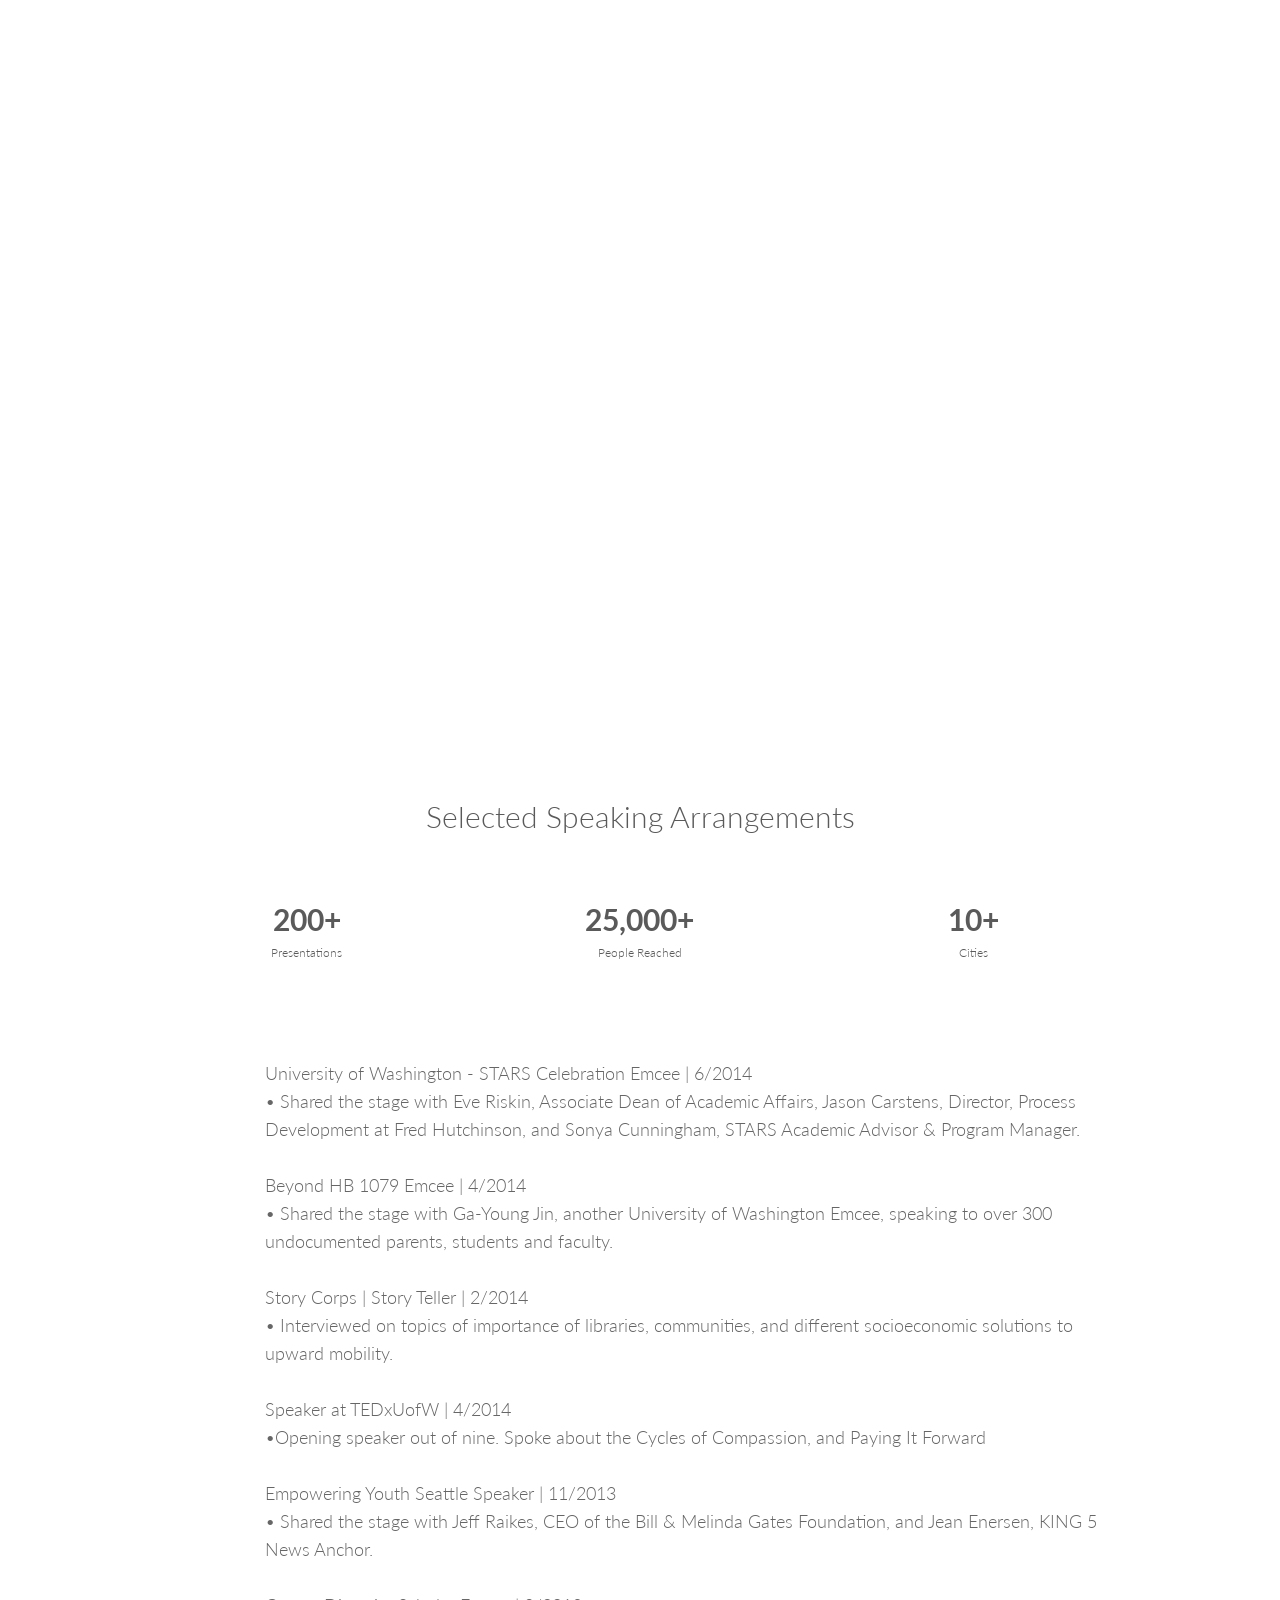
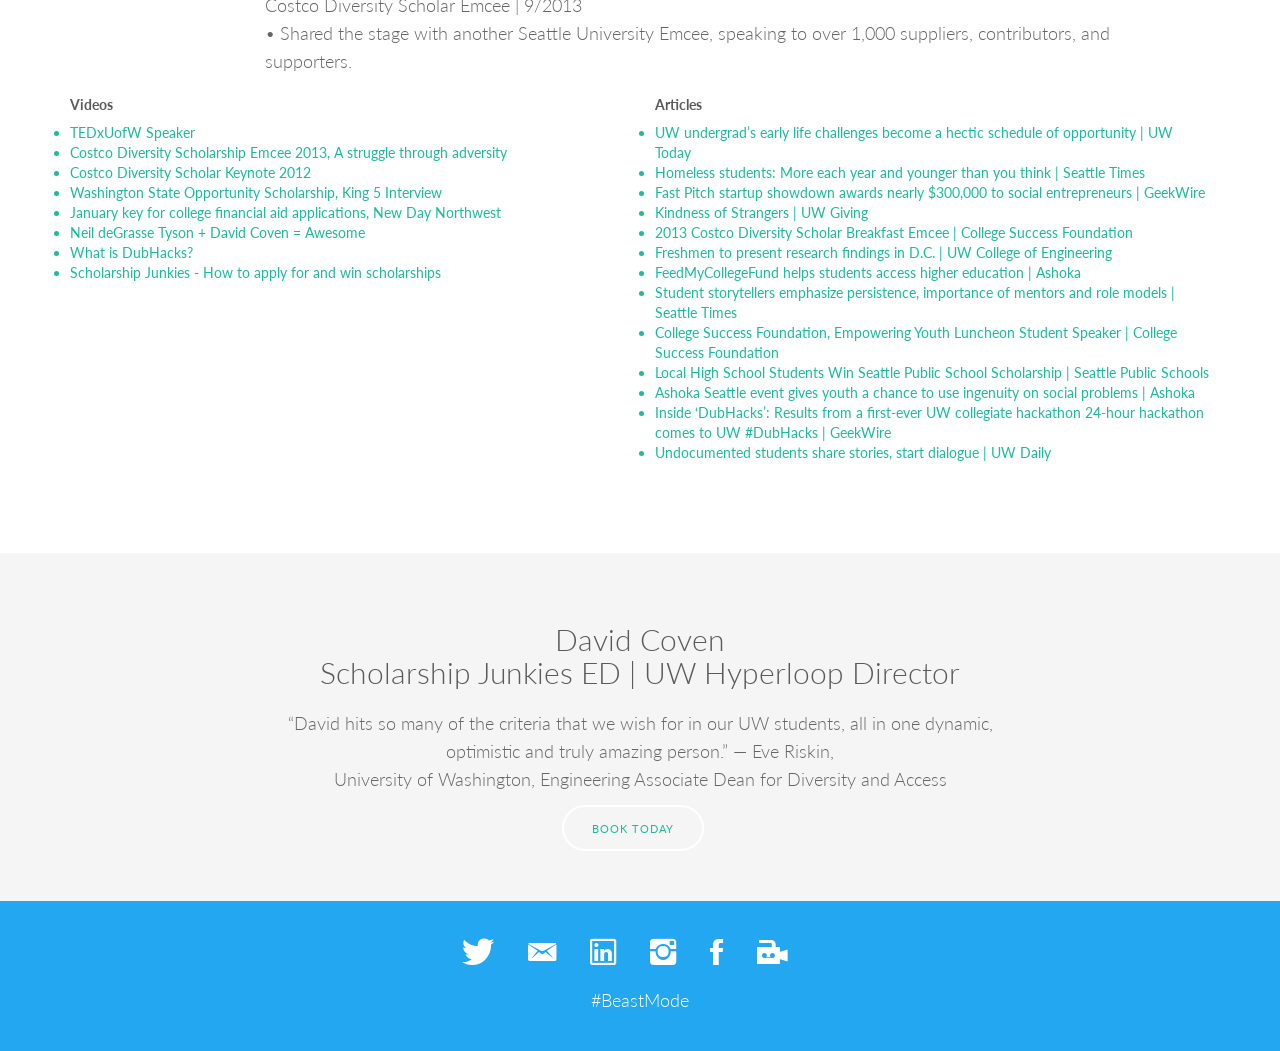
==== commit f6e1c934: "updateeeeeeeee" ====
--- a/media.html
+++ b/media.html
@@ -152,7 +152,8 @@
         <div class="row centered">
           <div class="col-md-8 col-md-offset-2">
             <a href="http://twitter.com/mrcovennnnn" target="_blank"><i class="ion-social-twitter"></i></a>
-            <a href="resume" target="_blank"><i class="ion-document"></i></a>
+            <a href="mailto:coven@uw.edu" target="_blank"><i class="ion-email"></i></a>
+            <a href="http://twitter.com/mrcovennnnn" target="_blank"><i class="ion-social-linkedin-outline"></i></a>
             <a href="http://instagram.com/mrcoven" target="_blank"><i class="ion-social-instagram"></i></a>
             <a href="http://facebook.com/themrcoven" target="_blank"><i class="ion-social-facebook"></i></a>
             <a href="media.html" target="_blank"><i class="ion-videocamera"></i></a>
